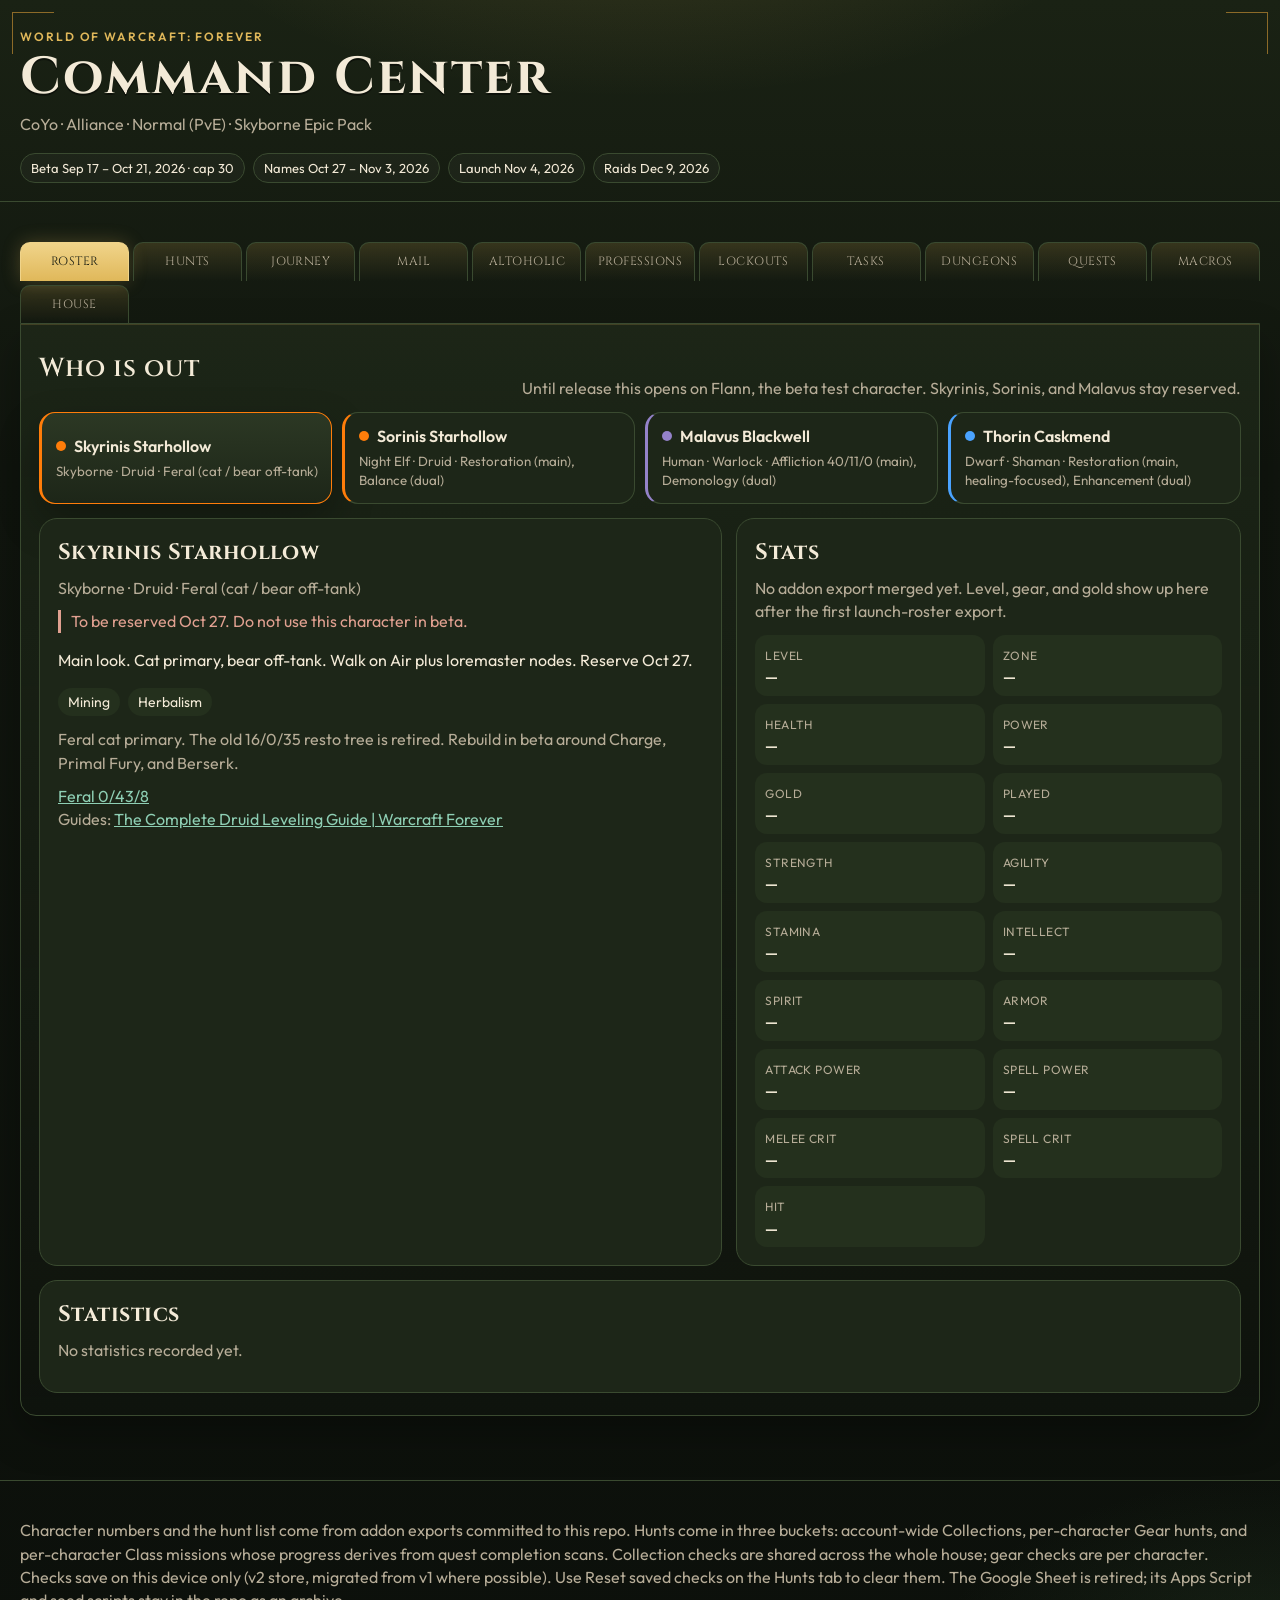
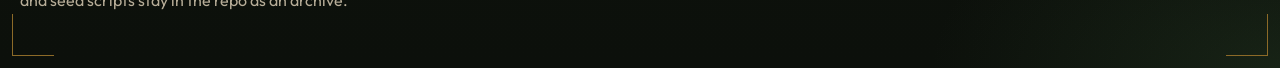
==== index.html @ 0e4d3e99 "Journey J1 area: Journey tab with route rendering, auto/manual checks, localStorage (#51)" ====
<!DOCTYPE html>
<html lang="en">
<head>
  <meta charset="utf-8">
  <meta name="viewport" content="width=device-width, initial-scale=1">
  <title>Forever Command Center</title>
  <link rel="icon" href="favicon.svg" type="image/svg+xml">
  <meta name="theme-color" content="#141910">
  <link rel="preconnect" href="https://fonts.googleapis.com">
  <link rel="preconnect" href="https://fonts.gstatic.com" crossorigin>
  <link href="https://fonts.googleapis.com/css2?family=Cinzel:wght@600;700&family=Outfit:wght@400;500;600&display=swap" rel="stylesheet">
  <link rel="stylesheet" href="assets/site.css?v=24">
</head>
<body>
  <div class="frame">
  <header class="site">
    <div class="wrap">
      <p class="eyebrow">World of Warcraft: Forever</p>
      <h1>Command Center</h1>
      <p class="lede" id="lede">Loading the house…</p>
      <div class="chips" id="chips"></div>
    </div>
  </header>
  <main class="wrap">
    <nav class="tabs" role="tablist" aria-label="Command center">
        <button type="button" class="tab" role="tab" id="tab-roster" data-tab="roster" aria-controls="panel-roster" aria-selected="true">Roster</button>
        <button type="button" class="tab" role="tab" id="tab-hunts" data-tab="hunts" aria-controls="panel-hunts" aria-selected="false" tabindex="-1">Hunts</button>
        <button type="button" class="tab" role="tab" id="tab-journey" data-tab="journey" aria-controls="panel-journey" aria-selected="false" tabindex="-1">Journey</button>
        <button type="button" class="tab" role="tab" id="tab-mail" data-tab="mail" aria-controls="panel-mail" aria-selected="false" tabindex="-1">Mail</button>
        <button type="button" class="tab" role="tab" id="tab-altoholic" data-tab="altoholic" aria-controls="panel-altoholic" aria-selected="false" tabindex="-1">Altoholic</button>
        <button type="button" class="tab" role="tab" id="tab-professions" data-tab="professions" aria-controls="panel-professions" aria-selected="false" tabindex="-1">Professions</button>
        <button type="button" class="tab" role="tab" id="tab-lockouts" data-tab="lockouts" aria-controls="panel-lockouts" aria-selected="false" tabindex="-1">Lockouts</button>
        <button type="button" class="tab" role="tab" id="tab-tasks" data-tab="tasks" aria-controls="panel-tasks" aria-selected="false" tabindex="-1">Tasks</button>
        <button type="button" class="tab" role="tab" id="tab-dungeons" data-tab="dungeons" aria-controls="panel-dungeons" aria-selected="false" tabindex="-1">Dungeons</button>
        <button type="button" class="tab" role="tab" id="tab-quests" data-tab="quests" aria-controls="panel-quests" aria-selected="false" tabindex="-1">Quests</button>
        <button type="button" class="tab" role="tab" id="tab-macros" data-tab="macros" aria-controls="panel-macros" aria-selected="false" tabindex="-1">Macros</button>
        <button type="button" class="tab" role="tab" id="tab-house" data-tab="house" aria-controls="panel-house" aria-selected="false" tabindex="-1">House</button>
      </nav>
    <section class="panel" id="panel-roster" role="tabpanel" aria-labelledby="tab-roster" data-panel="roster">
      <div class="section-head">
        <h2>Who is out</h2>
        <p>Until release this opens on Flann, the beta test character. Skyrinis, Sorinis, and Malavus stay reserved.</p>
      </div>
      <div class="roster" id="roster"></div>
      <div class="sheet" id="sheet"></div>
    </section>

    <section class="panel" id="panel-hunts" role="tabpanel" aria-labelledby="tab-hunts" data-panel="hunts" hidden>
      <div class="section-head">
        <h2>Hunts</h2>
        <p id="check-count"></p>
      </div>
      <div class="progress" aria-hidden="true"><div id="progress-bar"></div></div>
      <div class="toolbar">
        <input id="search" type="search" placeholder="Search hunts, zones, notes">
        <select id="scope" aria-label="Whose list">
          <option value="character">This character</option>
          <option value="house">Collections (whole house)</option>
        </select>
        <button type="button" id="reset-checks" title="Clear checks saved on this device">Reset saved checks</button>
        <select id="place" aria-label="Where the hunt happens">
          <option value="">Anywhere</option>
        </select>
      </div>
      <div id="checklist"></div>
    </section>

    <section class="panel" id="panel-journey" role="tabpanel" aria-labelledby="tab-journey" data-panel="journey" hidden>
      <div class="section-head">
        <h2>Journey</h2>
        <p>Skyrinis's 100% route, zone by zone. Quests, exploration, and collectibles check automatically from scans; rares, BoEs, and profession milestones are manual ticks.</p>
      </div>
      <div id="journey-head"></div>
      <div class="toolbar">
        <button type="button" id="journey-reset" title="Clear checks saved on this device">Reset saved checks</button>
      </div>
      <div id="journey-zones"></div>
      <p class="empty-note">Manual checks save on this device only.</p>
    </section>

    <section class="panel" id="panel-professions" role="tabpanel" aria-labelledby="tab-professions" data-panel="professions" hidden>
      <div class="section-head">
        <h2>Professions</h2>
        <p id="prof-source">Loading the craft list…</p>
      </div>
      <div id="prof-skills"></div>
      <div class="toolbar">
        <select id="prof-character" aria-label="Character"></select>
        <select id="prof-view" aria-label="Which crafts">
          <option value="known">Known crafts</option>
          <option value="make">Can make now</option>
          <option value="learn">Still to learn</option>
          <option value="all">Everything</option>
        </select>
        <input id="prof-search" type="search" placeholder="Search crafts and reagents">
      </div>
      <div id="prof-list"></div>
    </section>

    <section class="panel" id="panel-dungeons" role="tabpanel" aria-labelledby="tab-dungeons" data-panel="dungeons" hidden>
      <div class="section-head">
        <h2>Dungeons</h2>
        <p id="dungeon-source">Loading the dungeon journal…</p>
      </div>
      <div class="toolbar">
        <input id="dungeon-search" type="search" placeholder="Where does it drop? Search items, bosses, quests">
      </div>
      <div id="dungeon-list"></div>
    </section>

    <section class="panel" id="panel-quests" role="tabpanel" aria-labelledby="tab-quests" data-panel="quests" hidden>
      <div class="section-head">
        <h2>Quests</h2>
        <p id="quest-source">Loading finished quests…</p>
      </div>
      <div class="toolbar">
        <select id="quest-character" aria-label="Character"></select>
        <input id="quest-search" type="search" placeholder="Search finished quests and zones">
      </div>
      <div id="quest-list"></div>
    </section>

    <section class="panel" id="panel-macros" role="tabpanel" aria-labelledby="tab-macros" data-panel="macros" hidden>
      <div class="section-head">
        <h2>Macros</h2>
        <p id="macro-source">Loading macros…</p>
      </div>
      <div class="toolbar">
        <select id="macro-character" aria-label="Character"></select>
      </div>
      <div id="macro-list"></div>
    </section>

    <section class="panel" id="panel-altoholic" role="tabpanel" aria-labelledby="tab-altoholic" data-panel="altoholic" hidden>
      <div class="section-head"><h2>Altoholic</h2><p id="alto-note">Loading Altoholic…</p></div>
      <div class="toolbar">
        <select id="alto-character" aria-label="Character"></select>
      </div>
      <div id="alto-sheet"></div>
    </section>
    <section class="panel" id="panel-mail" role="tabpanel" aria-labelledby="tab-mail" data-panel="mail" hidden>
      <div class="section-head"><h2>Mail</h2><p id="mail-note">Loading mail…</p></div>
      <div id="mail-list"></div>
    </section>
    <section class="panel" id="panel-lockouts" role="tabpanel" aria-labelledby="tab-lockouts" data-panel="lockouts" hidden>
      <div class="section-head"><h2>Lockouts</h2><p id="lockouts-note">Loading lockouts…</p></div>
      <div id="lockouts-list"></div>
    </section>
    <section class="panel" id="panel-tasks" role="tabpanel" aria-labelledby="tab-tasks" data-panel="tasks" hidden>
      <div class="section-head"><h2>Tasks</h2><p id="tasks-note">Loading tasks…</p></div>
      <div id="tasks-list"></div>
    </section>

    <section class="panel" id="panel-house" role="tabpanel" aria-labelledby="tab-house" data-panel="house" hidden>
      <div class="section-head">
        <h2>House rules</h2>
        <p>Names, faction, and the beta lock.</p>
      </div>
      <ul class="rules" id="rules"></ul>
    </section>
  </main>
  <footer class="site">
    <div class="wrap">
      <p>Character numbers and the hunt list come from addon exports committed to this repo. Hunts come in three buckets: account-wide Collections, per-character Gear hunts, and per-character Class missions whose progress derives from quest completion scans. Collection checks are shared across the whole house; gear checks are per character. Checks save on this device only (v2 store, migrated from v1 where possible). Use Reset saved checks on the Hunts tab to clear them. The Google Sheet is retired; its Apps Script and seed scripts stay in the repo as an archive.</p>
    </div>
  </footer>
  </div>
  <script>const whTooltips = { colorLinks: false, iconizeLinks: false, renameLinks: true };</script>
  <script src="https://wow.zamimg.com/js/tooltips.js" async></script>
  <script src="assets/app.js?v=22"></script>
</body>
</html>
---- assets/site.css ----
:root {
  --ink: #141910;
  --panel: #1d2618;
  --panel-2: #24301d;
  --line: #3a4a30;
  --cream: #f3ead7;
  --muted: #b7ad98;
  --gold: #e0b85a;
  --gold-2: #8c6a28;
  --teal: #8ecfb4;
  --danger: #e0a090;
  --shadow: 0 18px 40px rgba(0, 0, 0, 0.28);
  --druid: #ff7d0a;
  --hunter: #abd473;
  --mage: #69ccf0;
  --priest: #f4f4f4;
  --warlock: #9482c9;
  --shaman: #4aa3ff;
  color-scheme: dark;
}

* { box-sizing: border-box; }

html, body { margin: 0; padding: 0; }

body {
  min-height: 100vh;
  background:
    radial-gradient(900px 420px at 50% -8%, rgba(224, 184, 90, 0.16), transparent 55%),
    radial-gradient(700px 380px at 100% 100%, rgba(74, 120, 70, 0.18), transparent 50%),
    linear-gradient(180deg, #1a2214 0%, #10150e 28%, #0c100b 100%);
  color: var(--cream);
  font-family: "Outfit", "Segoe UI", sans-serif;
  font-size: 16px;
  line-height: 1.45;
}

.frame {
  min-height: 100vh;
  background:
    linear-gradient(var(--gold-2), var(--gold-2)) left 12px top 12px / 1px 42px no-repeat,
    linear-gradient(var(--gold-2), var(--gold-2)) left 12px top 12px / 42px 1px no-repeat,
    linear-gradient(var(--gold-2), var(--gold-2)) right 12px top 12px / 1px 42px no-repeat,
    linear-gradient(var(--gold-2), var(--gold-2)) right 12px top 12px / 42px 1px no-repeat,
    linear-gradient(var(--gold-2), var(--gold-2)) left 12px bottom 12px / 1px 42px no-repeat,
    linear-gradient(var(--gold-2), var(--gold-2)) left 12px bottom 12px / 42px 1px no-repeat,
    linear-gradient(var(--gold-2), var(--gold-2)) right 12px bottom 12px / 1px 42px no-repeat,
    linear-gradient(var(--gold-2), var(--gold-2)) right 12px bottom 12px / 42px 1px no-repeat;
}

button, input, select { font: inherit; color: inherit; }

a { color: var(--teal); }

.wrap {
  width: min(1240px, calc(100% - 32px));
  margin: 0 auto;
}

header.site {
  padding: 28px 0 18px;
  border-bottom: 1px solid var(--line);
}

.eyebrow {
  margin: 0 0 6px;
  letter-spacing: 0.16em;
  text-transform: uppercase;
  color: var(--gold);
  font-size: 12px;
  font-weight: 600;
}

h1 {
  margin: 0;
  font-family: "Cinzel", Georgia, serif;
  font-size: clamp(32px, 5vw, 52px);
  font-weight: 700;
  letter-spacing: 0.04em;
  line-height: 1;
  text-shadow: 0 2px 0 rgba(0, 0, 0, 0.45);
}

.lede {
  margin: 10px 0 0;
  max-width: 62ch;
  color: var(--muted);
}

.chips { display: flex; flex-wrap: wrap; gap: 8px; margin-top: 16px; }

.chip {
  border: 1px solid var(--line);
  background: rgba(255, 255, 255, 0.03);
  border-radius: 999px;
  padding: 5px 10px;
  color: var(--cream);
  font-size: 13px;
}

main { padding: 22px 0 64px; }

.tabs {
  display: grid;
  grid-template-columns: repeat(11, minmax(0, 1fr));
  gap: 4px;
  margin: 18px 0 0;
  padding: 0;
}

.tab {
  appearance: none;
  min-width: 0;
  background:
    linear-gradient(180deg, rgba(224, 184, 90, 0.16), rgba(20, 25, 16, 0.2));
  border: 1px solid var(--line);
  border-bottom: 0;
  border-radius: 10px 10px 0 0;
  padding: 10px 6px;
  cursor: pointer;
  color: var(--muted);
  font-family: "Cinzel", Georgia, serif;
  font-size: 12px;
  letter-spacing: 0.04em;
  text-transform: uppercase;
  text-align: center;
  white-space: nowrap;
}

.tab[aria-selected="true"] {
  color: var(--ink);
  background: linear-gradient(180deg, #f0d48a, var(--gold));
  border-color: #f0d48a;
  box-shadow: 0 0 18px rgba(224, 184, 90, 0.25);
}

.panel {
  background: linear-gradient(180deg, rgba(36, 48, 29, 0.55), rgba(20, 25, 16, 0.2));
  border: 1px solid var(--line);
  border-radius: 0 0 16px 16px;
  padding: 8px 18px 22px;
  box-shadow: inset 0 1px 0 rgba(224, 184, 90, 0.18), var(--shadow);
}

.panel[hidden] { display: none; }

h2 {
  margin: 0 0 12px;
  font-family: "Cinzel", Georgia, serif;
  font-size: 26px;
  font-weight: 600;
  letter-spacing: 0.03em;
}

.section-head {
  display: flex;
  justify-content: space-between;
  gap: 16px;
  align-items: end;
  margin: 18px 0 12px;
}

.section-head p { margin: 0; color: var(--muted); }

.roster {
  display: grid;
  grid-template-columns: repeat(auto-fit, minmax(210px, 1fr));
  gap: 10px;
}

.char {
  text-align: left;
  background: var(--panel);
  border: 1px solid var(--line);
  border-left: 3px solid var(--class, var(--gold));
  border-radius: 16px;
  padding: 12px 12px 12px 14px;
  cursor: pointer;
  box-shadow: none;
}

.char[aria-pressed="true"] {
  border-color: var(--class, var(--gold));
  background: linear-gradient(180deg, #2c3824, var(--panel));
  box-shadow: var(--shadow);
}

.char .who { display: flex; align-items: center; gap: 8px; font-weight: 600; }

.dot {
  width: 10px;
  height: 10px;
  border-radius: 50%;
  background: var(--gold);
  flex: 0 0 auto;
}

.char small { display: block; color: var(--muted); margin-top: 4px; }

.sheet {
  display: grid;
  grid-template-columns: 1.15fr 0.85fr;
  gap: 14px;
  margin-top: 14px;
}

.sheet .lifetime { grid-column: 1 / -1; }

.stat-groups {
  display: grid;
  grid-template-columns: repeat(auto-fit, minmax(240px, 1fr));
  gap: 14px;
}

.stat-groups h4 {
  margin: 0 0 6px;
  font-size: 13px;
  letter-spacing: 0.08em;
  text-transform: uppercase;
  color: var(--gold);
}

.stat-groups dl { margin: 0; }
.stat-groups div { display: flex; justify-content: space-between; gap: 12px; padding: 4px 0; border-bottom: 1px solid var(--line); }
.stat-groups dt { color: var(--muted); }
.stat-groups dd { margin: 0; font-weight: 600; }

.card {
  background: var(--panel);
  border: 1px solid var(--line);
  border-radius: 18px;
  padding: 18px;
}

.card h3 {
  margin: 0 0 8px;
  font-family: "Cinzel", Georgia, serif;
  font-size: 22px;
  letter-spacing: 0.02em;
}

.lock-card h4 {
  margin: 16px 0 8px;
  font-size: 12px;
  letter-spacing: 0.08em;
  text-transform: uppercase;
  color: var(--gold);
}

.lock-row { margin: 0 0 14px; }

.lock-top {
  display: flex;
  justify-content: space-between;
  gap: 12px;
  align-items: baseline;
}

.lock-top strong { color: var(--cream); }

.lock-top span, .lock-run .muted { color: var(--muted); }

.lock-bar {
  height: 6px;
  background: #10150e;
  border-radius: 99px;
  overflow: hidden;
  margin-top: 6px;
}

.lock-bar > div { height: 100%; border-radius: 99px; }

.lock-run {
  display: flex;
  flex-wrap: wrap;
  gap: 6px 14px;
  padding: 8px 0;
  border-bottom: 1px solid var(--line);
}

.lock-run .when { color: var(--gold); }
.lock-run .name { color: var(--teal); font-weight: 600; }

.alto-sheet { display: grid; gap: 16px; }
.alto-meta { margin: 0; color: var(--muted); }
.alto-meta strong { color: var(--cream); font-weight: 600; }
.alto-gear { display: grid; grid-template-columns: repeat(auto-fill, minmax(240px, 1fr)); }
.alto-bag h5 { margin: 8px 0 6px; font-size: 15px; font-weight: 600; color: var(--cream); }
.alto-items { display: flex; flex-wrap: wrap; gap: 6px; margin: 0; padding: 0; list-style: none; }
.alto-items li {
  border: 1px solid var(--line);
  background: rgba(255, 255, 255, 0.03);
  border-radius: 8px;
  padding: 4px 8px;
  font-size: 14px;
}
.alto-stats { display: flex; flex-wrap: wrap; gap: 8px; }
.alto-stats span {
  border: 1px solid var(--line);
  border-radius: 999px;
  padding: 4px 10px;
  font-size: 14px;
}

.task-board { display: grid; gap: 8px; }
.task-row {
  display: flex;
  justify-content: space-between;
  gap: 12px;
  align-items: center;
  padding: 8px 0;
  border-bottom: 1px solid var(--line);
}
.task-row span { color: var(--muted); text-align: right; }
.note-grid { display: grid; grid-template-columns: repeat(2, minmax(0, 1fr)); gap: 10px; align-items: start; }
.note-card {
  border: 1px solid var(--line);
  background: rgba(224, 184, 90, 0.06);
  border-radius: 12px;
  padding: 12px;
}
.note-card strong { display: block; margin-bottom: 6px; color: var(--gold, #e0b85a); }
.note-card p { margin: 0; white-space: pre-wrap; }

.meta { color: var(--muted); margin: 0 0 10px; }

.warn {
  border-left: 3px solid var(--danger);
  padding-left: 10px;
  color: var(--danger);
  margin: 10px 0;
}

.profs, .rules { display: flex; flex-wrap: wrap; gap: 8px; margin: 12px 0; }

.profs span, .rules li {
  background: var(--panel-2);
  border-radius: 999px;
  padding: 4px 10px;
  font-size: 14px;
}

.profs span.extra { background: transparent; border: 1px dashed var(--line); color: var(--muted); }

.recipes { margin: 12px 0; }
.recipes summary { cursor: pointer; color: var(--gold); }
.recipes h4 { margin: 10px 0 2px; font-size: 14px; }
.recipes .meta { margin: 0; overflow-wrap: anywhere; }

.sources { margin: 10px 0 0; font-size: 13px; overflow-wrap: anywhere; }

.kill-log { color: var(--gold); font-size: 13px; margin: 4px 0 0; }

.shots-head { margin: 18px 0 8px; font-size: 14px; color: var(--gold); }

.shots {
  display: grid;
  grid-template-columns: repeat(auto-fit, minmax(220px, 1fr));
  gap: 12px;
}
.shots figure { margin: 0; }
.shots a { display: block; border: 1px solid var(--line); border-radius: 10px; overflow: hidden; }
.shots img { display: block; width: 100%; aspect-ratio: 16 / 9; object-fit: cover; transition: transform 0.2s; }
.shots a:hover img, .shots a:focus-visible img { transform: scale(1.03); }
.shots figcaption { color: var(--muted); font-size: 13px; margin-top: 6px; }

.rules { list-style: none; padding: 0; margin: 8px 0 0; }
.rules li { border-radius: 12px; display: block; margin-top: 8px; }

.stat-grid {
  display: grid;
  grid-template-columns: 1fr 1fr;
  gap: 8px;
}

.stat {
  background: var(--panel-2);
  border-radius: 12px;
  padding: 8px 10px;
}

.stat b { display: block; font-size: 15px; font-weight: 600; }
.stat span { color: var(--muted); font-size: 12px; letter-spacing: 0.04em; text-transform: uppercase; }

.empty-note { color: var(--muted); margin: 0 0 12px; }

.gear { width: 100%; border-collapse: collapse; margin-top: 12px; font-size: 14px; }
.gear th, .gear td { text-align: left; padding: 6px 4px; border-bottom: 1px solid var(--line); }
.gear th { color: var(--muted); font-weight: 500; }

.toolbar {
  display: flex;
  flex-wrap: wrap;
  gap: 8px;
  margin-bottom: 12px;
}

input[type="search"], select {
  background: var(--panel);
  border: 1px solid var(--line);
  border-radius: 12px;
  padding: 10px 12px;
}

input[type="search"] { min-width: min(100%, 260px); flex: 1; }

.progress {
  height: 8px;
  background: #10150e;
  border-radius: 99px;
  overflow: hidden;
  margin: 8px 0 14px;
}

.progress > div {
  height: 100%;
  background: linear-gradient(90deg, var(--gold-2), var(--gold));
  width: 0;
}

.hunt-group { margin: 22px 0 8px; }

.group-label {
  display: flex;
  justify-content: space-between;
  align-items: baseline;
  margin: 0 0 8px;
  color: var(--gold);
  font-size: 13px;
  letter-spacing: 0.14em;
  text-transform: uppercase;
}

.group-label em {
  font-style: normal;
  letter-spacing: 0;
  text-transform: none;
  color: var(--muted);
  font-size: 13px;
}

.hunt {
  border: 1px solid var(--line);
  border-left: 3px solid var(--gold);
  border-radius: 14px;
  margin-bottom: 8px;
  background: #182014;
  overflow: hidden;
}

.hunt.group-mounts { border-left-color: #d7a15a; }
.hunt.group-pets { border-left-color: var(--teal); }
.hunt.group-toys { border-left-color: #c98ad4; }
.hunt.group-recipes { border-left-color: #8fbf73; }
.hunt.group-discoveries { border-left-color: #7eb6e0; }
.hunt.group-keepsakes { border-left-color: #e7d7a1; }
.hunt.group-milestones { border-left-color: #d0d0c8; }
.hunt.group-collections { border-left-color: var(--teal); }
.hunt.group-gear { border-left-color: #d7a15a; }
.hunt.group-missions { border-left-color: #7eb6e0; }
.hunt.group-other { border-left-color: #d0d0c8; }
.hunt.done { opacity: 0.7; }
.hunt.parked { border-style: dashed; border-left-style: solid; }
.hunt.open { background: #202a1a; box-shadow: var(--shadow); }

.hunt-row {
  display: grid;
  grid-template-columns: auto 1fr auto;
  gap: 12px;
  align-items: center;
  padding: 10px 12px;
}

.hunt-row input { width: 18px; height: 18px; accent-color: var(--gold); }

.hunt-open {
  display: block;
  width: 100%;
  text-align: left;
  background: transparent;
  border: 0;
  padding: 2px 0;
  cursor: pointer;
}

.hunt-open strong { display: block; font-weight: 600; }
.hunt-open .sub { display: block; color: var(--muted); font-size: 14px; margin-top: 2px; }
.hunt.open .hunt-open strong { color: var(--gold); }

.hunt-detail {
  padding: 0 14px 14px 44px;
}

.hunt-notes { margin: 0 0 12px; max-width: 70ch; }

.facts {
  display: grid;
  grid-template-columns: repeat(4, minmax(0, 1fr));
  gap: 8px;
  margin-bottom: 12px;
}

.fact {
  background: var(--panel-2);
  border-radius: 12px;
  padding: 8px 10px;
}

.fact span {
  display: block;
  color: var(--muted);
  font-size: 11px;
  letter-spacing: 0.06em;
  text-transform: uppercase;
}

.fact b { font-weight: 560; font-size: 14px; }

.tries {
  display: flex;
  align-items: center;
  gap: 8px;
}

.tries > span {
  color: var(--muted);
  letter-spacing: 0.08em;
  text-transform: uppercase;
  font-size: 12px;
  margin-right: 4px;
}

.tries button, .try-count {
  background: var(--ink);
  border: 1px solid var(--line);
  border-radius: 10px;
  min-width: 36px;
  height: 36px;
  cursor: pointer;
}

.try-count {
  width: 72px;
  text-align: center;
  cursor: text;
}

.tries button:hover { border-color: var(--gold); }

.piece-rule { margin: 0 0 10px; color: var(--gold); }

.part {
  display: grid;
  grid-template-columns: auto 1fr auto;
  gap: 12px;
  align-items: start;
  padding: 10px 0;
  border-top: 1px solid var(--line);
}

.part.done { opacity: 0.72; }

.book-credit { margin: 0 0 10px; font-size: 14px; }
.book-region { margin-bottom: 8px; }
.book-list { margin-bottom: 14px; }
.book {
  display: grid;
  grid-template-columns: auto 1fr;
  gap: 12px;
  align-items: start;
  padding: 10px 0;
  border-top: 1px solid var(--line);
}
.book:first-child { border-top: 0; }
.book > input { width: 18px; height: 18px; margin-top: 3px; accent-color: var(--gold); }
.book.done .book-copy > :not(.book-map) { opacity: 0.6; }
.book.moved strong { color: var(--muted); }
.book-copy strong { display: block; }
.book-copy p { margin: 4px 0 0; font-size: 14px; }
.book-copy .meta { margin: 2px 0 0; font-size: 13px; }
.book-map-toggle {
  margin-top: 8px;
  background: transparent;
  border: 1px solid var(--line);
  border-radius: 999px;
  color: var(--teal);
  font: inherit;
  font-size: 13px;
  padding: 4px 12px;
  cursor: pointer;
}
.book-map-toggle:hover { border-color: var(--teal); }
.book-map {
  position: relative;
  margin: 10px 0 0;
  max-width: 768px;
  aspect-ratio: 2004 / 1336;
  border: 1px solid var(--line);
  border-radius: 10px;
  overflow: hidden;
  background: #10160d;
}
.book-map img { display: block; width: 100%; height: 100%; object-fit: cover; }
.book-pin {
  position: absolute;
  width: 14px;
  height: 14px;
  transform: translate(-50%, -50%);
  border-radius: 50%;
  background: var(--gold);
  border: 2px solid #1a1206;
  box-shadow: 0 0 0 3px rgba(224, 184, 90, 0.35);
}
.book-pin span {
  position: absolute;
  left: 16px;
  top: 50%;
  transform: translateY(-50%);
  white-space: nowrap;
  background: rgba(10, 14, 8, 0.85);
  color: var(--cream);
  border: 1px solid var(--gold-2);
  border-radius: 6px;
  font-size: 12px;
  padding: 2px 6px;
}
.book-pin.flip span { left: auto; right: 16px; }
.part-copy p { margin: 4px 0 0; color: var(--muted); }
.hunt-row input:disabled { cursor: not-allowed; opacity: 0.45; }

.badge {
  font-size: 12px;
  letter-spacing: 0.04em;
  text-transform: uppercase;
  color: var(--ink);
  background: var(--gold);
  border-radius: 999px;
  padding: 4px 8px;
  white-space: nowrap;
}

.badge.medium { background: var(--teal); }
.badge.low { background: #d7d0c2; }
.badge.parked { background: transparent; color: var(--muted); border: 1px solid var(--line); }


.journey-zone {
  border: 1px solid var(--line);
  border-left: 3px solid var(--teal);
  border-radius: 14px;
  margin-bottom: 12px;
  background: #182014;
  overflow: hidden;
  padding: 12px;
}

.journey-zone.done { border-left-color: var(--gold); }

.journey-zone-head {
  display: flex;
  justify-content: space-between;
  align-items: center;
  gap: 8px;
  flex-wrap: wrap;
}

.journey-zone-sub { color: var(--muted); margin: 4px 0 0; }

.journey-section { margin-top: 12px; }

.journey-row .sub {
  color: var(--muted);
  font-size: 13px;
  text-align: right;
}

.journey-row.done .journey-name { color: var(--muted); text-decoration: line-through; }

.journey-priority { margin: 8px 0 12px 20px; }

.journey-priority-head {
  color: var(--gold);
  font-size: 13px;
  letter-spacing: 0.14em;
  text-transform: uppercase;
  margin: 12px 0 0;
}

.journey-guide { margin: 4px 0; }

.actions { display: flex; flex-wrap: wrap; gap: 8px; }

.actions button, .file-btn {
  background: transparent;
  border: 1px solid var(--line);
  border-radius: 999px;
  padding: 8px 12px;
  cursor: pointer;
}

.addon-grid {
  display: grid;
  grid-template-columns: repeat(auto-fit, minmax(min(100%, 300px), 1fr));
  gap: 10px;
}

.addon-card { min-width: 0; overflow: hidden; }

.addon-card h3 {
  margin: 0;
  flex: 1 1 12rem;
  min-width: 0;
  font-size: 18px;
  line-height: 1.25;
}

.addon-card .who {
  display: flex;
  flex-wrap: wrap;
  justify-content: space-between;
  gap: 8px;
  align-items: center;
}

.addon-card .badge { flex: 0 1 auto; max-width: 100%; white-space: normal; text-align: center; }

.addon-card .meta,
.addon-card p { overflow-wrap: anywhere; }

.addon-card ul {
  margin: 8px 0 0;
  padding-left: 18px;
  color: var(--muted);
}

.saves { margin-top: 10px; }
.saves summary { cursor: pointer; color: var(--muted); font-size: 13px; }
.saves p { margin: 8px 0 0; font-size: 13px; }

.actions button:hover, .char:hover { border-color: var(--gold); }

.sheet-settings { margin-top: 12px; max-width: 36rem; }
.sheet-settings summary { cursor: pointer; }
.sheet-settings label { display: flex; flex-direction: column; gap: 4px; margin: 8px 0; }
.sheet-settings input, .sheet-settings button {
  background: transparent;
  border: 1px solid var(--line);
  border-radius: 8px;
  color: inherit;
  padding: 8px 10px;
}
.sheet-settings button { cursor: pointer; align-self: start; }
#sheet-status { color: var(--gold); }

.file-btn input { display: none; }

.dungeon { margin-bottom: 10px; padding: 0; overflow: hidden; }
.dungeon > summary {
  cursor: pointer;
  list-style: none;
  padding: 14px 18px;
  display: flex;
  flex-wrap: wrap;
  align-items: baseline;
  gap: 4px 14px;
}
.dungeon > summary::-webkit-details-marker { display: none; }
.dungeon > summary::before { content: "▸"; color: var(--gold); }
.dungeon[open] > summary::before { content: "▾"; }
.dungeon > summary h3 { margin: 0; font-size: 20px; }
.dungeon > summary .meta { margin: 0; font-size: 14px; }
.dungeon[open] > summary { border-bottom: 1px solid var(--line); background: var(--panel-2); }
.dungeon > :not(summary) { margin-left: 18px; margin-right: 18px; }
.dungeon > :last-child { margin-bottom: 18px; }
.dungeon .group-label { margin-top: 16px; }
.dungeon-blurb { margin-top: 12px; color: var(--muted); max-width: 70ch; }

.boss-grid, .quest-list {
  display: grid;
  grid-template-columns: repeat(auto-fit, minmax(min(100%, 260px), 1fr));
  gap: 10px;
}

.boss, .quest {
  background: #182014;
  border: 1px solid var(--line);
  border-radius: 12px;
  padding: 10px 12px;
  min-width: 0;
}
.boss h4 { margin: 0; font-size: 16px; color: var(--cream); }
.boss > small, .quest > small { display: block; color: var(--muted); font-size: 13px; }
.quest strong { display: block; }
.quest p { margin: 6px 0 0; font-size: 14px; }
.quest .meta { margin: 4px 0 0; font-size: 13px; }
.reward-label { color: var(--gold); font-size: 12px; letter-spacing: 0.08em; text-transform: uppercase; }

.loot { list-style: none; margin: 8px 0 0; padding: 0; }
.loot li {
  display: flex;
  flex-wrap: wrap;
  align-items: center;
  gap: 2px 8px;
  padding: 4px 0;
  border-top: 1px solid rgba(58, 74, 48, 0.6);
}
.loot li input {
  width: 16px;
  height: 16px;
  accent-color: var(--gold);
  flex: none;
}
.loot li input:disabled { cursor: not-allowed; opacity: 0.45; }
.loot li:first-child { border-top: 0; }
.loot small { flex-basis: 100%; color: var(--muted); font-size: 12px; }
.loot li.owned small { color: var(--teal); }
.loot .badge { font-size: 10px; padding: 2px 6px; }

.item { font-weight: 600; }
.q-poor { color: #9d9d9d; }
.q-common { color: #f3f3f3; }
.q-uncommon { color: #1eff00; }
.q-rare { color: #3d9bff; }
.q-epic { color: #b86bff; }
.q-legendary { color: #ff8000; }

.drop-note { color: var(--teal); }

.profession, .quest-zone { margin-bottom: 12px; }
.profession > .who, .quest-zone > .who { display: flex; flex-wrap: wrap; align-items: baseline; gap: 4px 14px; margin-bottom: 10px; }
.profession > .who h3, .quest-zone > .who h3 { margin: 0; }
.profession > .who .meta, .quest-zone > .who .meta { margin: 0; }

.craft-list {
  display: grid;
  grid-template-columns: repeat(auto-fill, minmax(min(100%, 280px), 1fr));
  gap: 8px;
}

.craft {
  background: #182014;
  border: 1px solid var(--line);
  border-radius: 12px;
  padding: 10px 12px;
  min-width: 0;
}
.craft.known { border-color: #4b5f3d; }
.craft-head { display: flex; flex-wrap: wrap; align-items: center; gap: 4px 8px; }
.craft-head small { color: var(--danger); font-size: 12px; }
.craft-head .badge { font-size: 10px; padding: 2px 6px; margin-left: auto; }

.macro-list {
  display: grid;
  grid-template-columns: repeat(auto-fill, minmax(min(100%, 280px), 1fr));
  gap: 8px;
  margin-bottom: 18px;
}

.macro {
  background: #182014;
  border: 1px solid var(--line);
  border-radius: 12px;
  padding: 10px 12px;
  min-width: 0;
}
.macro-head { display: flex; align-items: center; gap: 10px; }
.macro-head strong { font-size: 16px; }
.macro-head .badge { font-size: 10px; padding: 2px 6px; }
.macro-icon { width: 40px; height: 40px; border: 1px solid var(--gold-2); border-radius: 6px; flex: 0 0 auto; }
.macro-copy {
  margin-left: auto;
  background: transparent;
  border: 1px solid var(--line);
  border-radius: 999px;
  padding: 4px 10px;
  cursor: pointer;
  font-size: 13px;
}
.macro-copy:hover { border-color: var(--gold); }
.macro-body {
  margin: 10px 0 0;
  padding: 8px 10px;
  background: var(--panel-2);
  border-radius: 8px;
  font-size: 14px;
  white-space: pre-wrap;
  overflow-wrap: anywhere;
  user-select: all;
}

.diff { width: 10px; height: 10px; border-radius: 50%; flex: 0 0 auto; background: var(--line); }
.diff-orange { background: #ff8040; }
.diff-yellow { background: #ffff00; }
.diff-green { background: #40bf40; }
.diff-grey { background: #808080; }
.diff-locked { background: transparent; border: 1px solid var(--danger); }

.reagents { list-style: none; margin: 6px 0 0; padding: 0; font-size: 13px; }
.reagents li { padding: 1px 0; }
.reagents li.short { color: var(--muted); }
.reagents li.have { color: var(--cream); }
.reagents small { color: var(--muted); }
.reagents a { color: inherit; text-decoration: underline dotted; }

.learn { margin: 6px 0 0; font-size: 13px; color: var(--muted); overflow-wrap: anywhere; }
.learn a { color: var(--teal); }
.learn .meta { margin: 0; }
.owned-note { color: var(--teal); }

footer.site {
  border-top: 1px solid var(--line);
  padding: 22px 0 40px;
  color: var(--muted);
}

@media (max-width: 860px) {
  .sheet { grid-template-columns: 1fr; }
  .section-head { display: block; }
  .facts { grid-template-columns: 1fr 1fr; }
  .hunt-detail { padding-left: 14px; }
  .hunt-row, .part { grid-template-columns: auto 1fr; }
  .hunt-row .badge, .part .tries { grid-column: 2; justify-self: start; }
  .tabs { grid-template-columns: repeat(auto-fit, minmax(108px, 1fr)); }
  .panel { border-radius: 16px; padding-inline: 12px; }
}

/* Phones (Task #41). Additions only: everything here lives inside
   max-width queries, so desktop (>860px) renders exactly as before. */
@media (max-width: 600px) {
  html, body { overflow-x: hidden; overflow-x: clip; }

  /* Tab bar stays a wrapping grid row so every tab is reachable
     without horizontal scrolling. */
  .tabs { grid-template-columns: repeat(auto-fit, minmax(96px, 1fr)); }
  .tab { font-size: 11px; padding: 12px 4px; min-height: 44px; white-space: normal; }

  /* Roster and hunt cards go single column, full width. */
  .roster { grid-template-columns: 1fr; }

  /* Toolbars wrap; controls reach tap height. */
  .toolbar input, .toolbar select, .toolbar button { min-height: 44px; }
  #reset-checks { min-height: 44px; padding: 10px 14px; }
  .section-head { gap: 8px; }

  /* Touch targets. Checkboxes grow to 28px inside their padded rows;
     buttons, tries steppers and macro controls reach 44px height. */
  .hunt-row input[type="checkbox"], .book > input, .loot li input { width: 28px; height: 28px; flex: none; }
  .tries button { min-width: 44px; height: 44px; }
  .try-count { height: 44px; }
  .macro-copy, .book-map-toggle { min-height: 44px; padding: 10px 14px; font-size: 14px; }

  /* Wide content scrolls inside its own container, never the page. */
  .gear { display: block; max-width: 100%; overflow-x: auto; }
  .group-label { flex-wrap: wrap; row-gap: 4px; }
  .hunt-detail { padding-left: 12px; padding-right: 10px; }
}

@media (max-width: 430px) {
  .panel { padding-inline: 10px; }
  h2 { font-size: 22px; }
  .facts { grid-template-columns: 1fr 1fr; }
  .dungeon > summary { padding: 12px; }
  .dungeon > summary h3 { font-size: 18px; }
  .dungeon > :not(summary) { margin-left: 12px; margin-right: 12px; }
  .macro-icon { width: 36px; height: 36px; }
  .tab { font-size: 10px; }
}
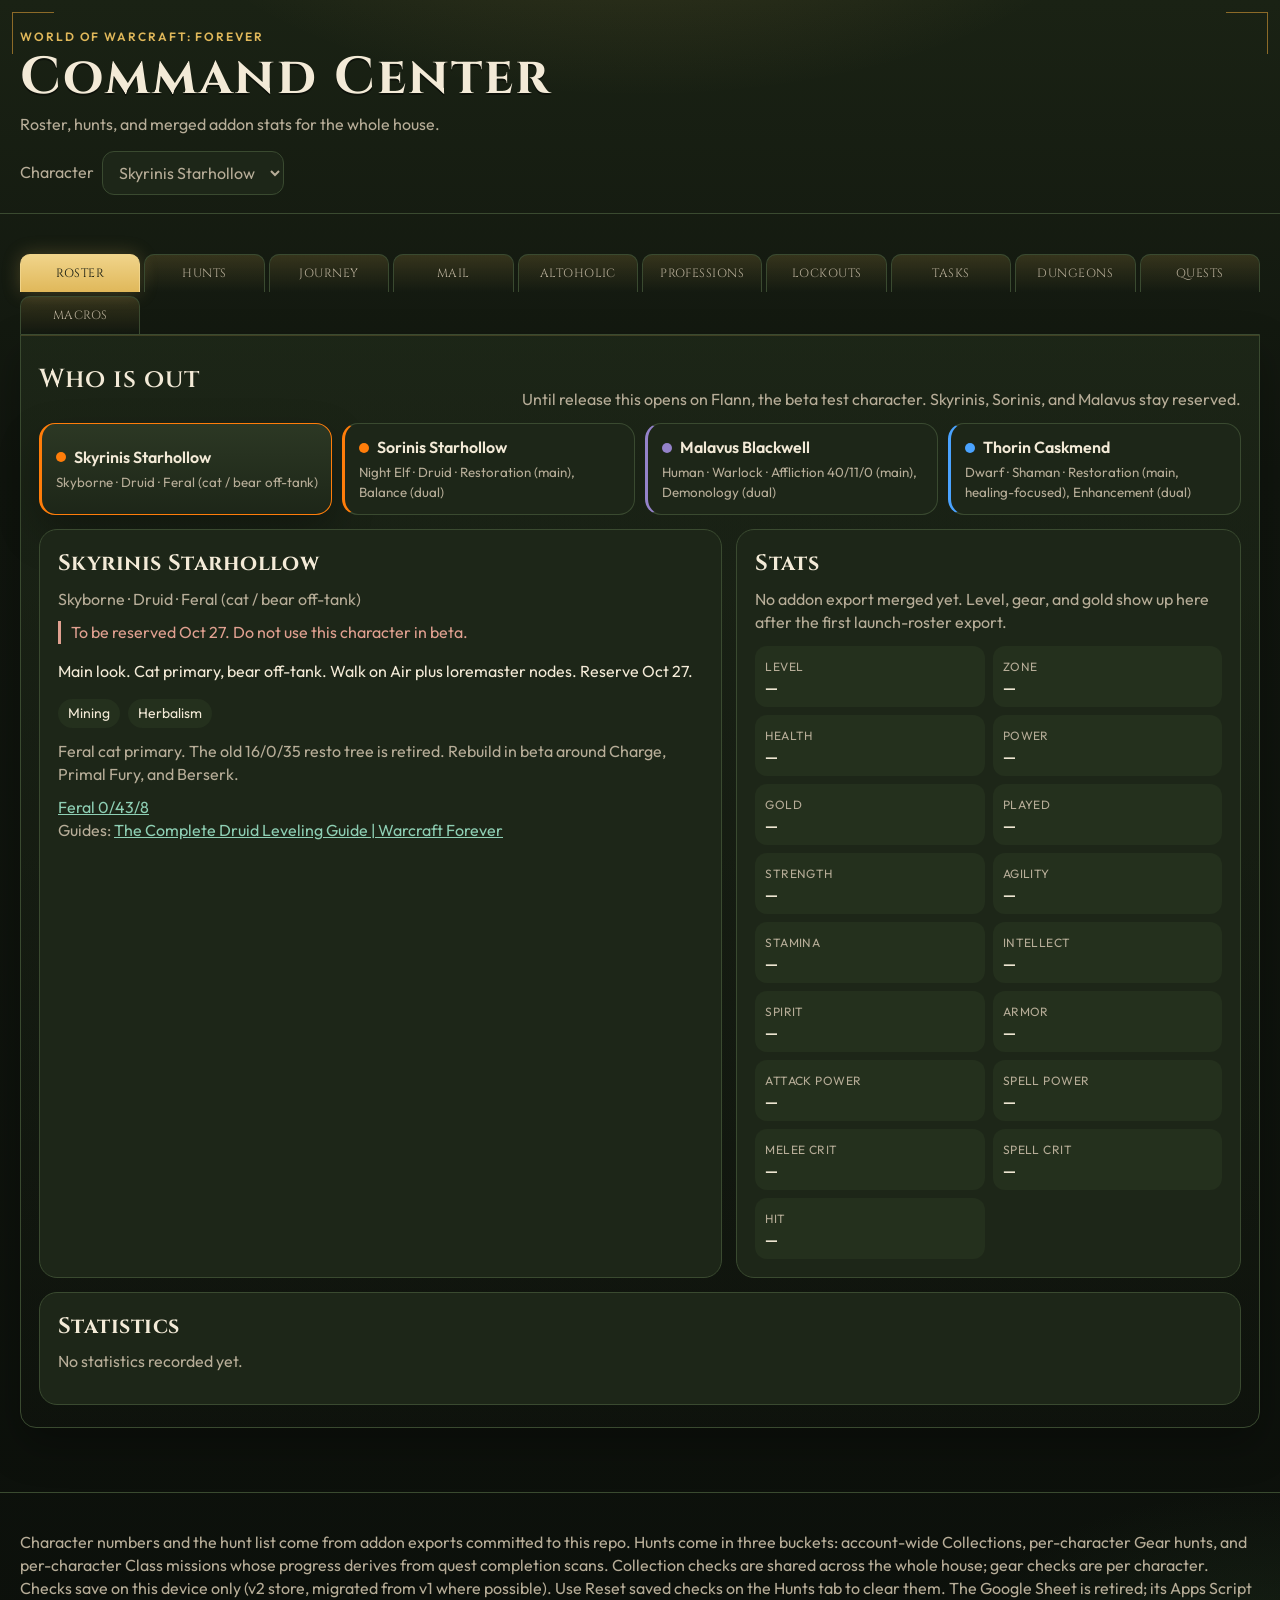
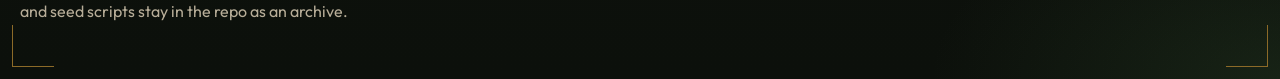
==== commit f48b4665: "Site UX: global header character picker, House tab removed, per-tab selects removed" ====
--- a/index.html
+++ b/index.html
@@ -17,8 +17,8 @@
     <div class="wrap">
       <p class="eyebrow">World of Warcraft: Forever</p>
       <h1>Command Center</h1>
-      <p class="lede" id="lede">Loading the house…</p>
-      <div class="chips" id="chips"></div>
+      <p class="lede" id="lede">Roster, hunts, and merged addon stats for the whole house.</p>
+      <p class="character-pick"><label for="character-picker">Character</label> <select id="character-picker" aria-label="Character"></select></p>
     </div>
   </header>
   <main class="wrap">
@@ -34,7 +34,6 @@
         <button type="button" class="tab" role="tab" id="tab-dungeons" data-tab="dungeons" aria-controls="panel-dungeons" aria-selected="false" tabindex="-1">Dungeons</button>
         <button type="button" class="tab" role="tab" id="tab-quests" data-tab="quests" aria-controls="panel-quests" aria-selected="false" tabindex="-1">Quests</button>
         <button type="button" class="tab" role="tab" id="tab-macros" data-tab="macros" aria-controls="panel-macros" aria-selected="false" tabindex="-1">Macros</button>
-        <button type="button" class="tab" role="tab" id="tab-house" data-tab="house" aria-controls="panel-house" aria-selected="false" tabindex="-1">House</button>
       </nav>
     <section class="panel" id="panel-roster" role="tabpanel" aria-labelledby="tab-roster" data-panel="roster">
       <div class="section-head">
@@ -85,7 +84,6 @@
       </div>
       <div id="prof-skills"></div>
       <div class="toolbar">
-        <select id="prof-character" aria-label="Character"></select>
         <select id="prof-view" aria-label="Which crafts">
           <option value="known">Known crafts</option>
           <option value="make">Can make now</option>
@@ -114,7 +112,6 @@
         <p id="quest-source">Loading finished quests…</p>
       </div>
       <div class="toolbar">
-        <select id="quest-character" aria-label="Character"></select>
         <input id="quest-search" type="search" placeholder="Search finished quests and zones">
       </div>
       <div id="quest-list"></div>
@@ -126,7 +123,6 @@
         <p id="macro-source">Loading macros…</p>
       </div>
       <div class="toolbar">
-        <select id="macro-character" aria-label="Character"></select>
       </div>
       <div id="macro-list"></div>
     </section>
@@ -134,7 +130,6 @@
     <section class="panel" id="panel-altoholic" role="tabpanel" aria-labelledby="tab-altoholic" data-panel="altoholic" hidden>
       <div class="section-head"><h2>Altoholic</h2><p id="alto-note">Loading Altoholic…</p></div>
       <div class="toolbar">
-        <select id="alto-character" aria-label="Character"></select>
       </div>
       <div id="alto-sheet"></div>
     </section>
@@ -151,13 +146,6 @@
       <div id="tasks-list"></div>
     </section>
 
-    <section class="panel" id="panel-house" role="tabpanel" aria-labelledby="tab-house" data-panel="house" hidden>
-      <div class="section-head">
-        <h2>House rules</h2>
-        <p>Names, faction, and the beta lock.</p>
-      </div>
-      <ul class="rules" id="rules"></ul>
-    </section>
   </main>
   <footer class="site">
     <div class="wrap">
@@ -167,6 +155,6 @@
   </div>
   <script>const whTooltips = { colorLinks: false, iconizeLinks: false, renameLinks: true };</script>
   <script src="https://wow.zamimg.com/js/tooltips.js" async></script>
-  <script src="assets/app.js?v=22"></script>
+  <script src="assets/app.js?v=23"></script>
 </body>
 </html>
--- a/assets/site.css
+++ b/assets/site.css
@@ -87,6 +87,17 @@
   color: var(--muted);
 }
 
+.character-pick {
+  display: flex;
+  flex-wrap: wrap;
+  align-items: center;
+  gap: 8px;
+  margin: 14px 0 0;
+  color: var(--muted);
+}
+
+.character-pick select { max-width: 100%; }
+
 .chips { display: flex; flex-wrap: wrap; gap: 8px; margin-top: 16px; }
 
 .chip {
@@ -102,7 +113,7 @@
 
 .tabs {
   display: grid;
-  grid-template-columns: repeat(11, minmax(0, 1fr));
+  grid-template-columns: repeat(10, minmax(0, 1fr));
   gap: 4px;
   margin: 18px 0 0;
   padding: 0;
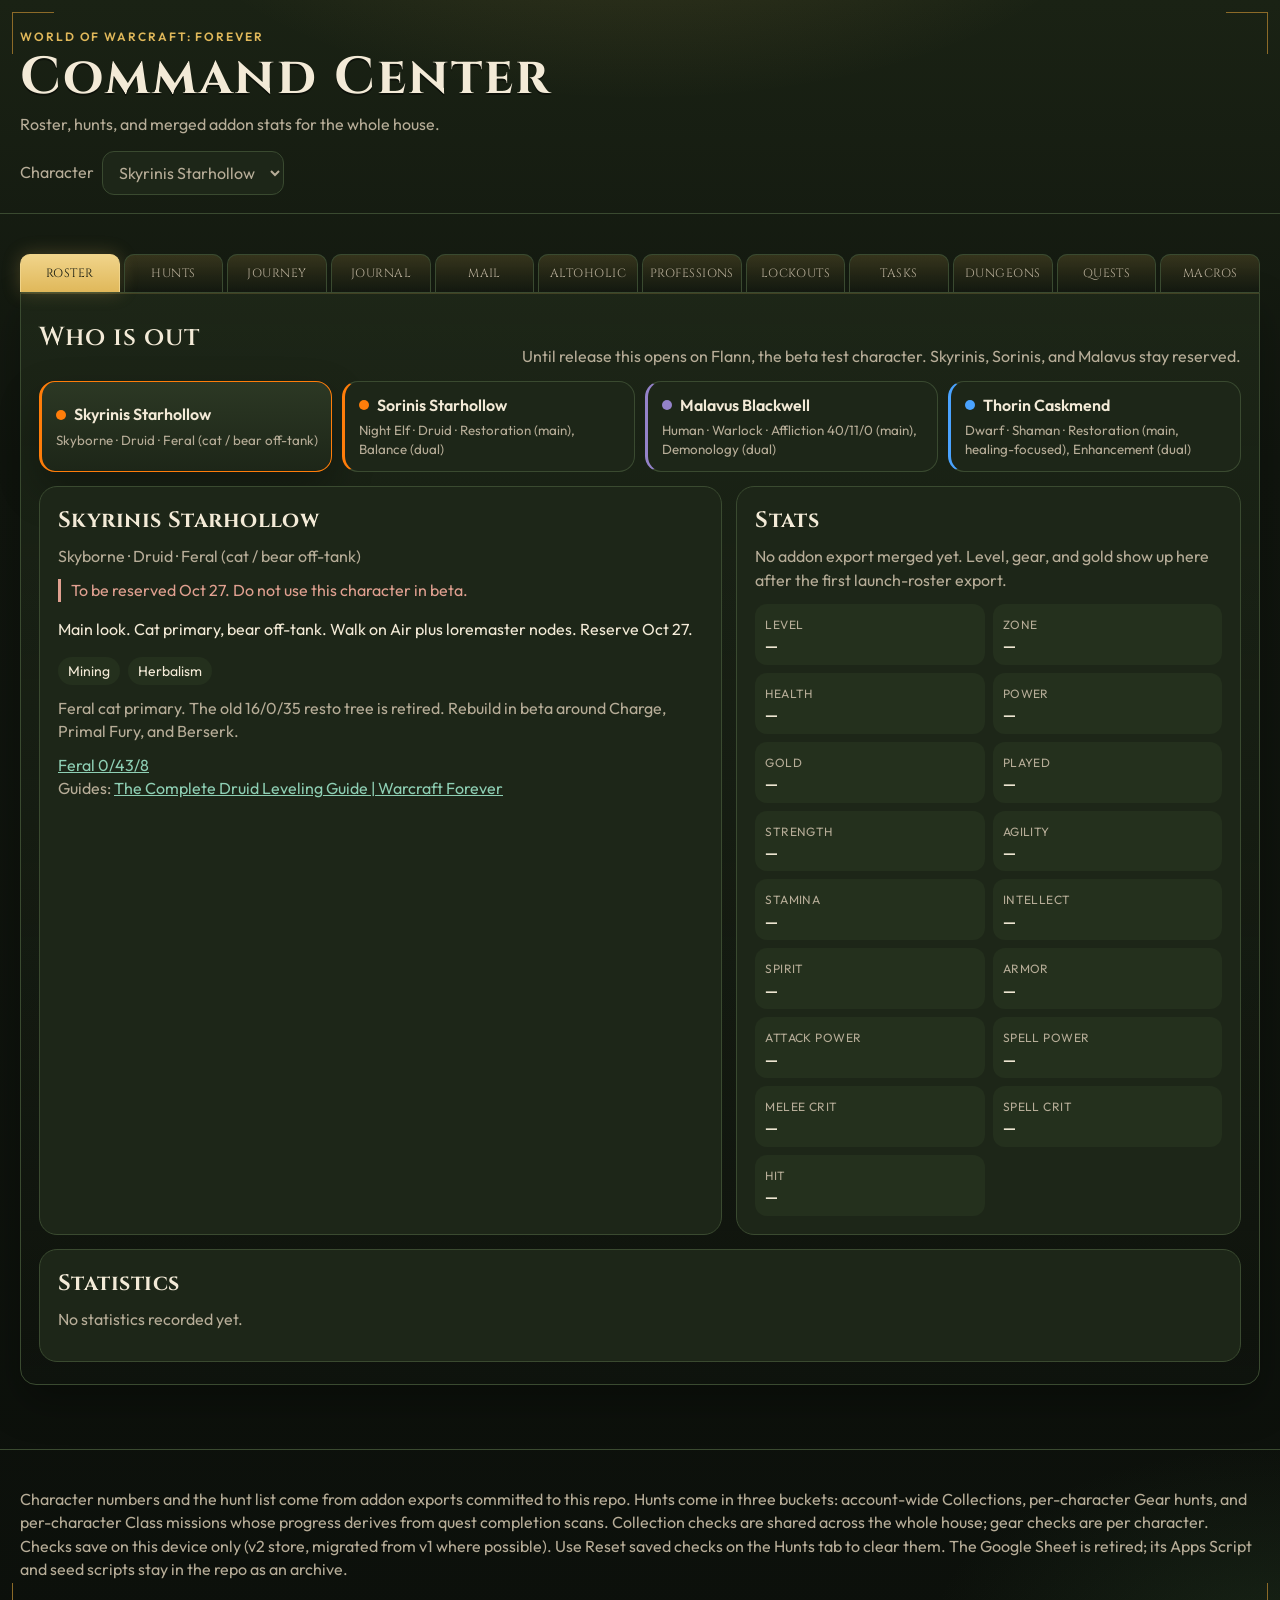
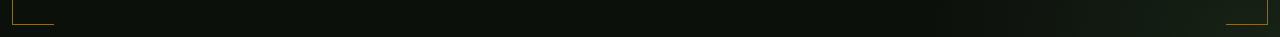
==== commit 710bf658: "Journal tab + roster backstory expander (12 tabs, auto-fit unchanged)" ====
--- a/index.html
+++ b/index.html
@@ -9,7 +9,7 @@
   <link rel="preconnect" href="https://fonts.googleapis.com">
   <link rel="preconnect" href="https://fonts.gstatic.com" crossorigin>
   <link href="https://fonts.googleapis.com/css2?family=Cinzel:wght@600;700&family=Outfit:wght@400;500;600&display=swap" rel="stylesheet">
-  <link rel="stylesheet" href="assets/site.css?v=24">
+  <link rel="stylesheet" href="assets/site.css?v=25">
 </head>
 <body>
   <div class="frame">
@@ -26,6 +26,7 @@
         <button type="button" class="tab" role="tab" id="tab-roster" data-tab="roster" aria-controls="panel-roster" aria-selected="true">Roster</button>
         <button type="button" class="tab" role="tab" id="tab-hunts" data-tab="hunts" aria-controls="panel-hunts" aria-selected="false" tabindex="-1">Hunts</button>
         <button type="button" class="tab" role="tab" id="tab-journey" data-tab="journey" aria-controls="panel-journey" aria-selected="false" tabindex="-1">Journey</button>
+        <button type="button" class="tab" role="tab" id="tab-journal" data-tab="journal" aria-controls="panel-journal" aria-selected="false" tabindex="-1">Journal</button>
         <button type="button" class="tab" role="tab" id="tab-mail" data-tab="mail" aria-controls="panel-mail" aria-selected="false" tabindex="-1">Mail</button>
         <button type="button" class="tab" role="tab" id="tab-altoholic" data-tab="altoholic" aria-controls="panel-altoholic" aria-selected="false" tabindex="-1">Altoholic</button>
         <button type="button" class="tab" role="tab" id="tab-professions" data-tab="professions" aria-controls="panel-professions" aria-selected="false" tabindex="-1">Professions</button>
@@ -75,6 +76,17 @@
       </div>
       <div id="journey-zones"></div>
       <p class="empty-note">Manual checks save on this device only.</p>
+    </section>
+
+    <section class="panel" id="panel-journal" role="tabpanel" aria-labelledby="tab-journal" data-panel="journal" hidden>
+      <div class="section-head">
+        <h2>Journal</h2>
+        <p id="journal-note">Loading journal…</p>
+      </div>
+      <div class="toolbar">
+        <div id="journal-view"></div>
+      </div>
+      <div id="journal-list"></div>
     </section>
 
     <section class="panel" id="panel-professions" role="tabpanel" aria-labelledby="tab-professions" data-panel="professions" hidden>
@@ -155,6 +167,6 @@
   </div>
   <script>const whTooltips = { colorLinks: false, iconizeLinks: false, renameLinks: true };</script>
   <script src="https://wow.zamimg.com/js/tooltips.js" async></script>
-  <script src="assets/app.js?v=23"></script>
+  <script src="assets/app.js?v=24"></script>
 </body>
 </html>
--- a/assets/site.css
+++ b/assets/site.css
@@ -113,7 +113,9 @@
 
 .tabs {
   display: grid;
-  grid-template-columns: repeat(10, minmax(0, 1fr));
+  /* Count-independent single row: auto-fit collapses empty tracks and the
+     0 minimum lets every tab fit, so adding tabs cannot re-wrap the bar. */
+  grid-template-columns: repeat(auto-fit, minmax(0, 1fr));
   gap: 4px;
   margin: 18px 0 0;
   padding: 0;
@@ -207,6 +209,16 @@
 }
 
 .char small { display: block; color: var(--muted); margin-top: 4px; }
+
+.char-card { min-width: 0; }
+.char-card .char { width: 100%; }
+.backstory { margin-top: 8px; }
+.backstory summary { cursor: pointer; color: var(--gold); font-size: 12px; letter-spacing: 0.06em; text-transform: uppercase; }
+.backstory .facts { margin-top: 8px; grid-template-columns: repeat(auto-fit, minmax(140px, 1fr)); }
+#journal-view { display: flex; gap: 8px; flex-wrap: wrap; }
+#journal-view button { min-height: 44px; background: var(--panel); border: 1px solid var(--line); border-radius: 12px; padding: 10px 14px; cursor: pointer; }
+#journal-view button[aria-pressed="true"] { border-color: var(--gold); color: var(--ink); background: linear-gradient(180deg, #f0d48a, var(--gold)); }
+#journal-list .card + .card { margin-top: 12px; }
 
 .sheet {
   display: grid;
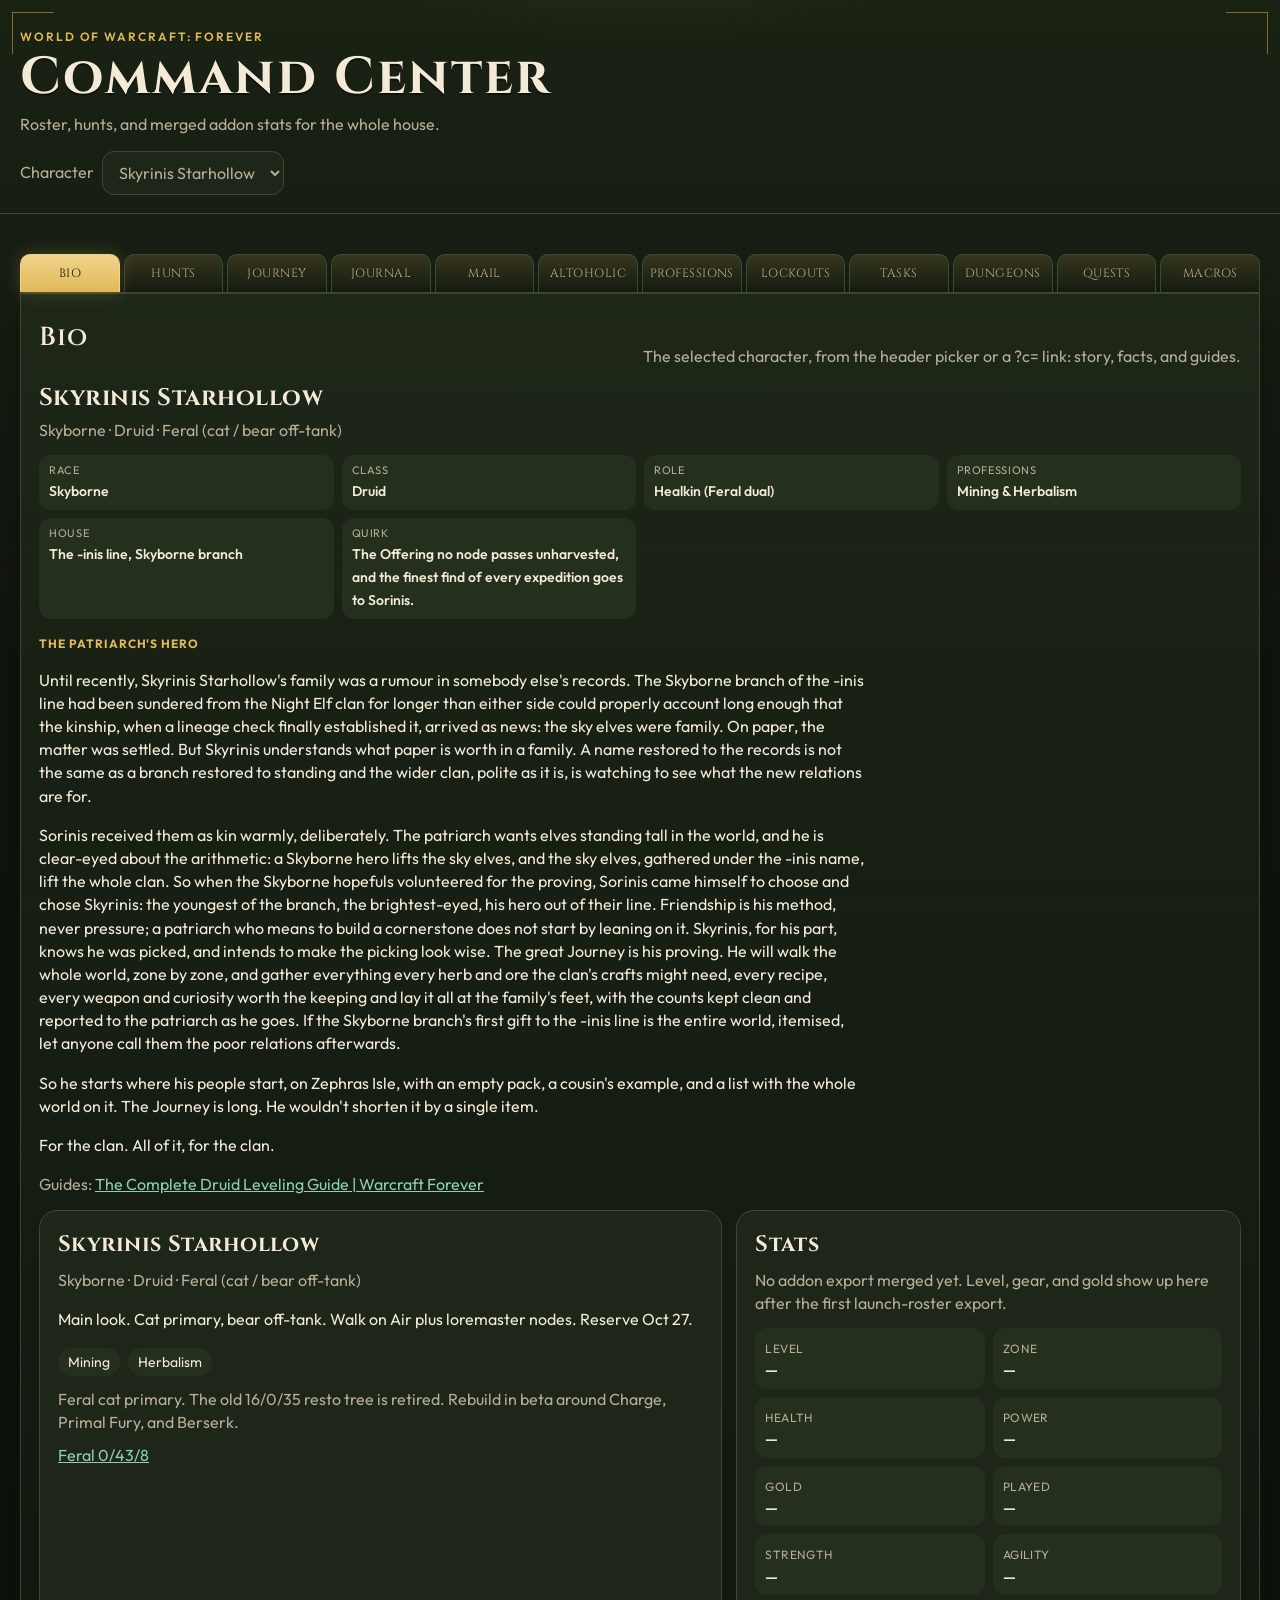
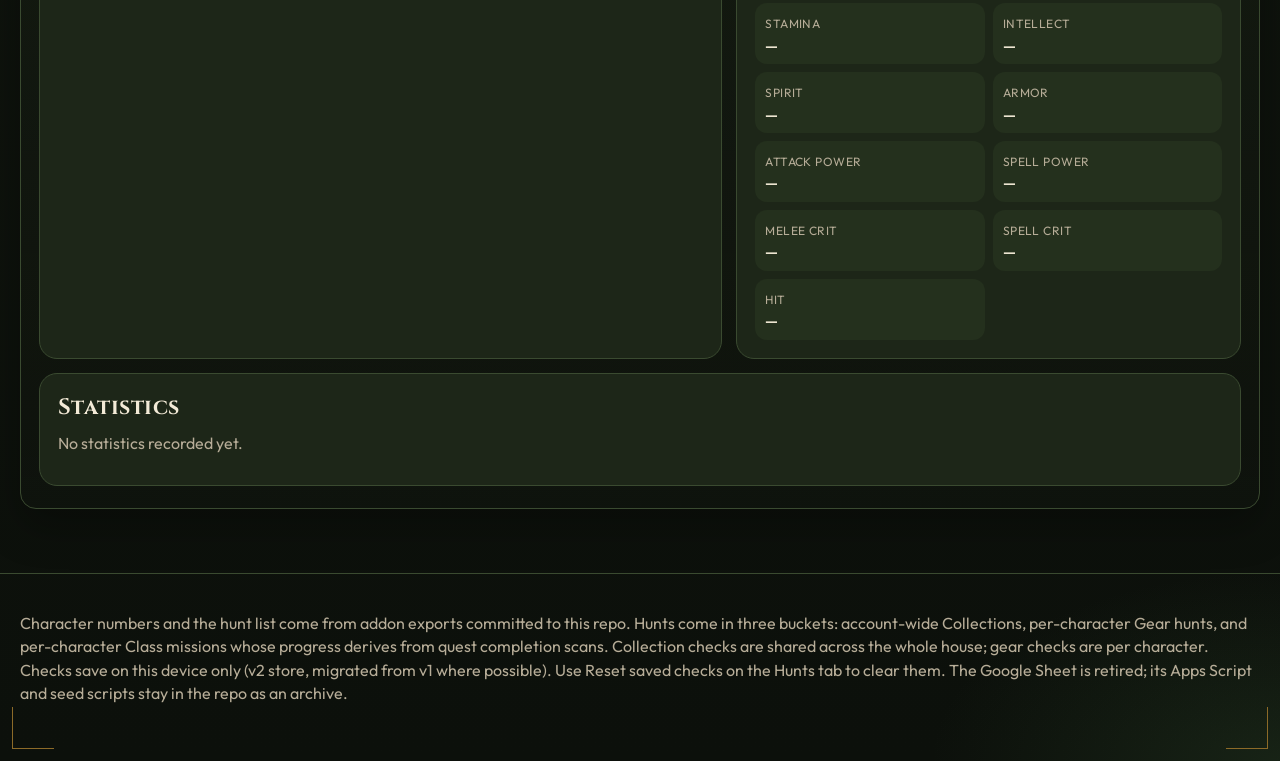
==== commit cdaf9782: "Bio view replaces roster grid; retire Flann beta scaffolding" ====
--- a/index.html
+++ b/index.html
@@ -23,7 +23,7 @@
   </header>
   <main class="wrap">
     <nav class="tabs" role="tablist" aria-label="Command center">
-        <button type="button" class="tab" role="tab" id="tab-roster" data-tab="roster" aria-controls="panel-roster" aria-selected="true">Roster</button>
+        <button type="button" class="tab" role="tab" id="tab-roster" data-tab="roster" aria-controls="panel-roster" aria-selected="true">Bio</button>
         <button type="button" class="tab" role="tab" id="tab-hunts" data-tab="hunts" aria-controls="panel-hunts" aria-selected="false" tabindex="-1">Hunts</button>
         <button type="button" class="tab" role="tab" id="tab-journey" data-tab="journey" aria-controls="panel-journey" aria-selected="false" tabindex="-1">Journey</button>
         <button type="button" class="tab" role="tab" id="tab-journal" data-tab="journal" aria-controls="panel-journal" aria-selected="false" tabindex="-1">Journal</button>
@@ -38,10 +38,10 @@
       </nav>
     <section class="panel" id="panel-roster" role="tabpanel" aria-labelledby="tab-roster" data-panel="roster">
       <div class="section-head">
-        <h2>Who is out</h2>
-        <p>Until release this opens on Flann, the beta test character. Skyrinis, Sorinis, and Malavus stay reserved.</p>
+        <h2>Bio</h2>
+        <p>The selected character, from the header picker or a ?c= link: story, facts, and guides.</p>
       </div>
-      <div class="roster" id="roster"></div>
+      <div class="bio" id="roster"></div>
       <div class="sheet" id="sheet"></div>
     </section>
 
--- a/assets/site.css
+++ b/assets/site.css
@@ -175,46 +175,10 @@
 
 .section-head p { margin: 0; color: var(--muted); }
 
-.roster {
-  display: grid;
-  grid-template-columns: repeat(auto-fit, minmax(210px, 1fr));
-  gap: 10px;
-}
-
-.char {
-  text-align: left;
-  background: var(--panel);
-  border: 1px solid var(--line);
-  border-left: 3px solid var(--class, var(--gold));
-  border-radius: 16px;
-  padding: 12px 12px 12px 14px;
-  cursor: pointer;
-  box-shadow: none;
-}
-
-.char[aria-pressed="true"] {
-  border-color: var(--class, var(--gold));
-  background: linear-gradient(180deg, #2c3824, var(--panel));
-  box-shadow: var(--shadow);
-}
-
-.char .who { display: flex; align-items: center; gap: 8px; font-weight: 600; }
-
-.dot {
-  width: 10px;
-  height: 10px;
-  border-radius: 50%;
-  background: var(--gold);
-  flex: 0 0 auto;
-}
-
-.char small { display: block; color: var(--muted); margin-top: 4px; }
-
-.char-card { min-width: 0; }
-.char-card .char { width: 100%; }
-.backstory { margin-top: 8px; }
-.backstory summary { cursor: pointer; color: var(--gold); font-size: 12px; letter-spacing: 0.06em; text-transform: uppercase; }
-.backstory .facts { margin-top: 8px; grid-template-columns: repeat(auto-fit, minmax(140px, 1fr)); }
+.bio h3 { margin: 0 0 4px; font-family: "Cinzel", Georgia, serif; font-size: 24px; letter-spacing: 0.02em; }
+.bio h4 { margin: 16px 0 8px; font-size: 12px; letter-spacing: 0.08em; text-transform: uppercase; color: var(--gold); }
+.bio > p { max-width: 75ch; }
+.bio .facts { margin: 12px 0; }
 #journal-view { display: flex; gap: 8px; flex-wrap: wrap; }
 #journal-view button { min-height: 44px; background: var(--panel); border: 1px solid var(--line); border-radius: 12px; padding: 10px 14px; cursor: pointer; }
 #journal-view button[aria-pressed="true"] { border-color: var(--gold); color: var(--ink); background: linear-gradient(180deg, #f0d48a, var(--gold)); }
@@ -760,7 +724,7 @@
 .saves summary { cursor: pointer; color: var(--muted); font-size: 13px; }
 .saves p { margin: 8px 0 0; font-size: 13px; }
 
-.actions button:hover, .char:hover { border-color: var(--gold); }
+.actions button:hover { border-color: var(--gold); }
 
 .sheet-settings { margin-top: 12px; max-width: 36rem; }
 .sheet-settings summary { cursor: pointer; }
@@ -958,7 +922,6 @@
   .tab { font-size: 11px; padding: 12px 4px; min-height: 44px; white-space: normal; }
 
   /* Roster and hunt cards go single column, full width. */
-  .roster { grid-template-columns: 1fr; }
 
   /* Toolbars wrap; controls reach tap height. */
   .toolbar input, .toolbar select, .toolbar button { min-height: 44px; }
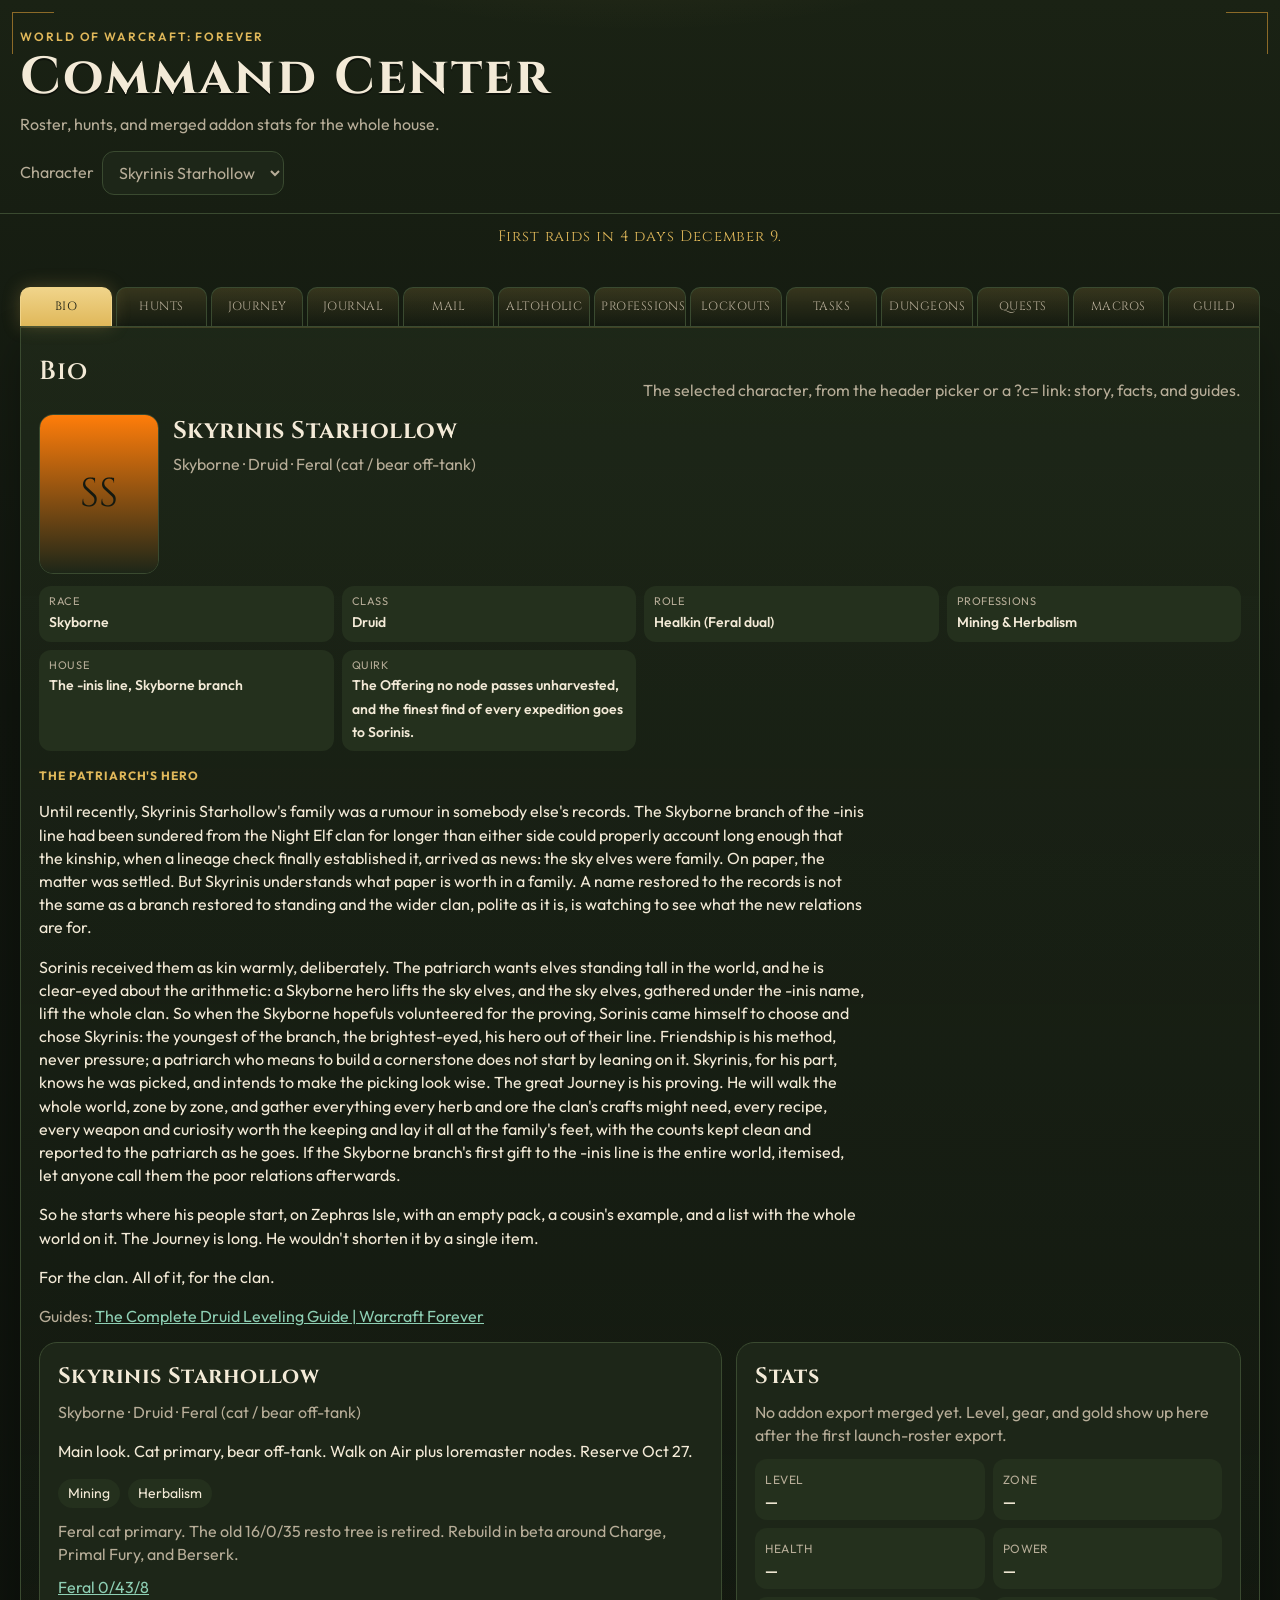
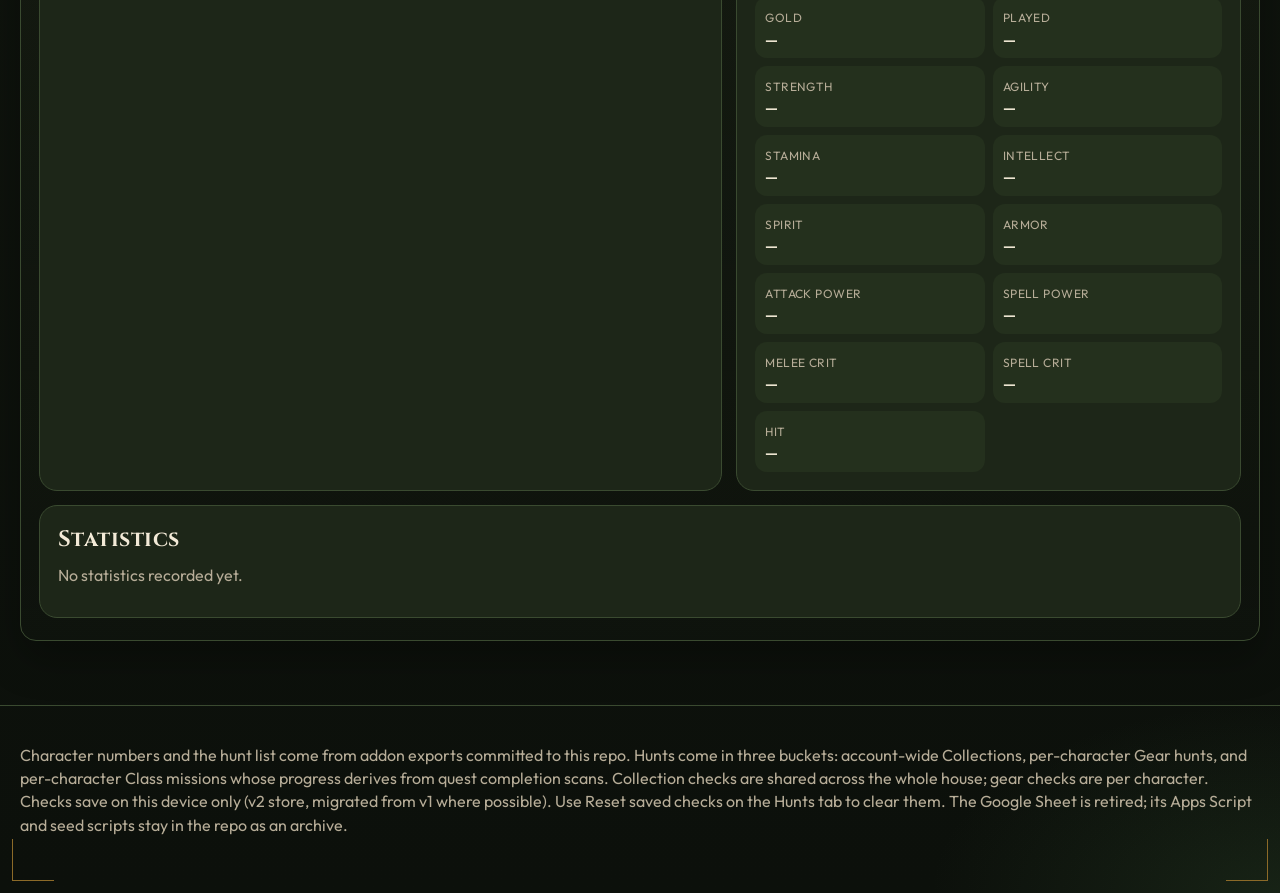
==== commit 4e5324cf: "Pre-launch Phase 2: countdown strip, launch checklist, Guild tab, manifest and icons" ====
--- a/index.html
+++ b/index.html
@@ -6,10 +6,12 @@
   <title>Forever Command Center</title>
   <link rel="icon" href="favicon.svg" type="image/svg+xml">
   <meta name="theme-color" content="#141910">
+  <link rel="manifest" href="manifest.webmanifest">
+  <link rel="apple-touch-icon" href="assets/icons/apple-touch-icon.png">
   <link rel="preconnect" href="https://fonts.googleapis.com">
   <link rel="preconnect" href="https://fonts.gstatic.com" crossorigin>
   <link href="https://fonts.googleapis.com/css2?family=Cinzel:wght@600;700&family=Outfit:wght@400;500;600&display=swap" rel="stylesheet">
-  <link rel="stylesheet" href="assets/site.css?v=25">
+  <link rel="stylesheet" href="assets/site.css?v=26">
 </head>
 <body>
   <div class="frame">
@@ -21,6 +23,14 @@
       <p class="character-pick"><label for="character-picker">Character</label> <select id="character-picker" aria-label="Character"></select></p>
     </div>
   </header>
+  <div class="wrap">
+    <p id="launch-strip" hidden></p>
+  </div>
+  <section id="launch-panel" class="wrap" hidden>
+    <h2>Launch Day</h2>
+    <p id="launch-progress"></p>
+    <div id="launch-list"></div>
+  </section>
   <main class="wrap">
     <nav class="tabs" role="tablist" aria-label="Command center">
         <button type="button" class="tab" role="tab" id="tab-roster" data-tab="roster" aria-controls="panel-roster" aria-selected="true">Bio</button>
@@ -35,6 +45,7 @@
         <button type="button" class="tab" role="tab" id="tab-dungeons" data-tab="dungeons" aria-controls="panel-dungeons" aria-selected="false" tabindex="-1">Dungeons</button>
         <button type="button" class="tab" role="tab" id="tab-quests" data-tab="quests" aria-controls="panel-quests" aria-selected="false" tabindex="-1">Quests</button>
         <button type="button" class="tab" role="tab" id="tab-macros" data-tab="macros" aria-controls="panel-macros" aria-selected="false" tabindex="-1">Macros</button>
+        <button type="button" class="tab" role="tab" id="tab-guild" data-tab="guild" aria-controls="panel-guild" aria-selected="false" tabindex="-1">Guild</button>
       </nav>
     <section class="panel" id="panel-roster" role="tabpanel" aria-labelledby="tab-roster" data-panel="roster">
       <div class="section-head">
@@ -153,6 +164,11 @@
       <div class="section-head"><h2>Lockouts</h2><p id="lockouts-note">Loading lockouts…</p></div>
       <div id="lockouts-list"></div>
     </section>
+    <section class="panel" id="panel-guild" role="tabpanel" aria-labelledby="tab-guild" data-panel="guild" hidden>
+      <div class="section-head"><h2>Guild</h2><p id="guild-note">Loading guild charter…</p></div>
+      <div id="guild-list"></div>
+    </section>
+
     <section class="panel" id="panel-tasks" role="tabpanel" aria-labelledby="tab-tasks" data-panel="tasks" hidden>
       <div class="section-head"><h2>Tasks</h2><p id="tasks-note">Loading tasks…</p></div>
       <div id="tasks-list"></div>
@@ -167,6 +183,6 @@
   </div>
   <script>const whTooltips = { colorLinks: false, iconizeLinks: false, renameLinks: true };</script>
   <script src="https://wow.zamimg.com/js/tooltips.js" async></script>
-  <script src="assets/app.js?v=24"></script>
+  <script src="assets/app.js?v=25"></script>
 </body>
 </html>
--- a/assets/site.css
+++ b/assets/site.css
@@ -178,7 +178,22 @@
 .bio h3 { margin: 0 0 4px; font-family: "Cinzel", Georgia, serif; font-size: 24px; letter-spacing: 0.02em; }
 .bio h4 { margin: 16px 0 8px; font-size: 12px; letter-spacing: 0.08em; text-transform: uppercase; color: var(--gold); }
 .bio > p { max-width: 75ch; }
+.bio-head { display: flex; gap: 14px; align-items: flex-start; margin-bottom: 4px; }
+.bio-titles { min-width: 0; }
+.portrait { width: 120px; aspect-ratio: 3 / 4; flex: 0 0 auto; border: 1px solid var(--line); border-radius: 14px; overflow: hidden; background: var(--panel-2); }
+.portrait-img { width: 100%; height: 100%; object-fit: cover; display: block; }
+.portrait-mono { width: 100%; height: 100%; display: flex; align-items: center; justify-content: center; font-family: "Cinzel", Georgia, serif; font-size: 40px; color: var(--ink); background: linear-gradient(180deg, var(--class, var(--gold)), var(--panel)); }
 .bio .facts { margin: 12px 0; }
+#launch-strip { margin: 12px 0 0; text-align: center; color: var(--gold); font-family: "Cinzel", Georgia, serif; font-size: 15px; letter-spacing: 0.06em; }
+#launch-panel { margin-top: 12px; }
+#launch-progress { color: var(--muted); margin: 0 0 10px; }
+.launch-row { display: flex; gap: 10px; align-items: center; min-height: 44px; padding: 10px 12px; border: 1px solid var(--line); border-radius: 12px; margin-bottom: 8px; cursor: pointer; background: var(--panel); }
+.launch-row input[type="checkbox"] { width: 22px; height: 22px; flex: none; }
+#guild-list h3 { margin: 18px 0 8px; font-family: "Cinzel", Georgia, serif; font-size: 22px; letter-spacing: 0.02em; }
+#guild-list h3:first-child { margin-top: 0; }
+#guild-list h4 { margin: 16px 0 8px; font-size: 12px; letter-spacing: 0.08em; text-transform: uppercase; color: var(--gold); }
+#guild-list > p { max-width: 75ch; }
+#guild-list .facts { margin: 12px 0; }
 #journal-view { display: flex; gap: 8px; flex-wrap: wrap; }
 #journal-view button { min-height: 44px; background: var(--panel); border: 1px solid var(--line); border-radius: 12px; padding: 10px 14px; cursor: pointer; }
 #journal-view button[aria-pressed="true"] { border-color: var(--gold); color: var(--ink); background: linear-gradient(180deg, #f0d48a, var(--gold)); }
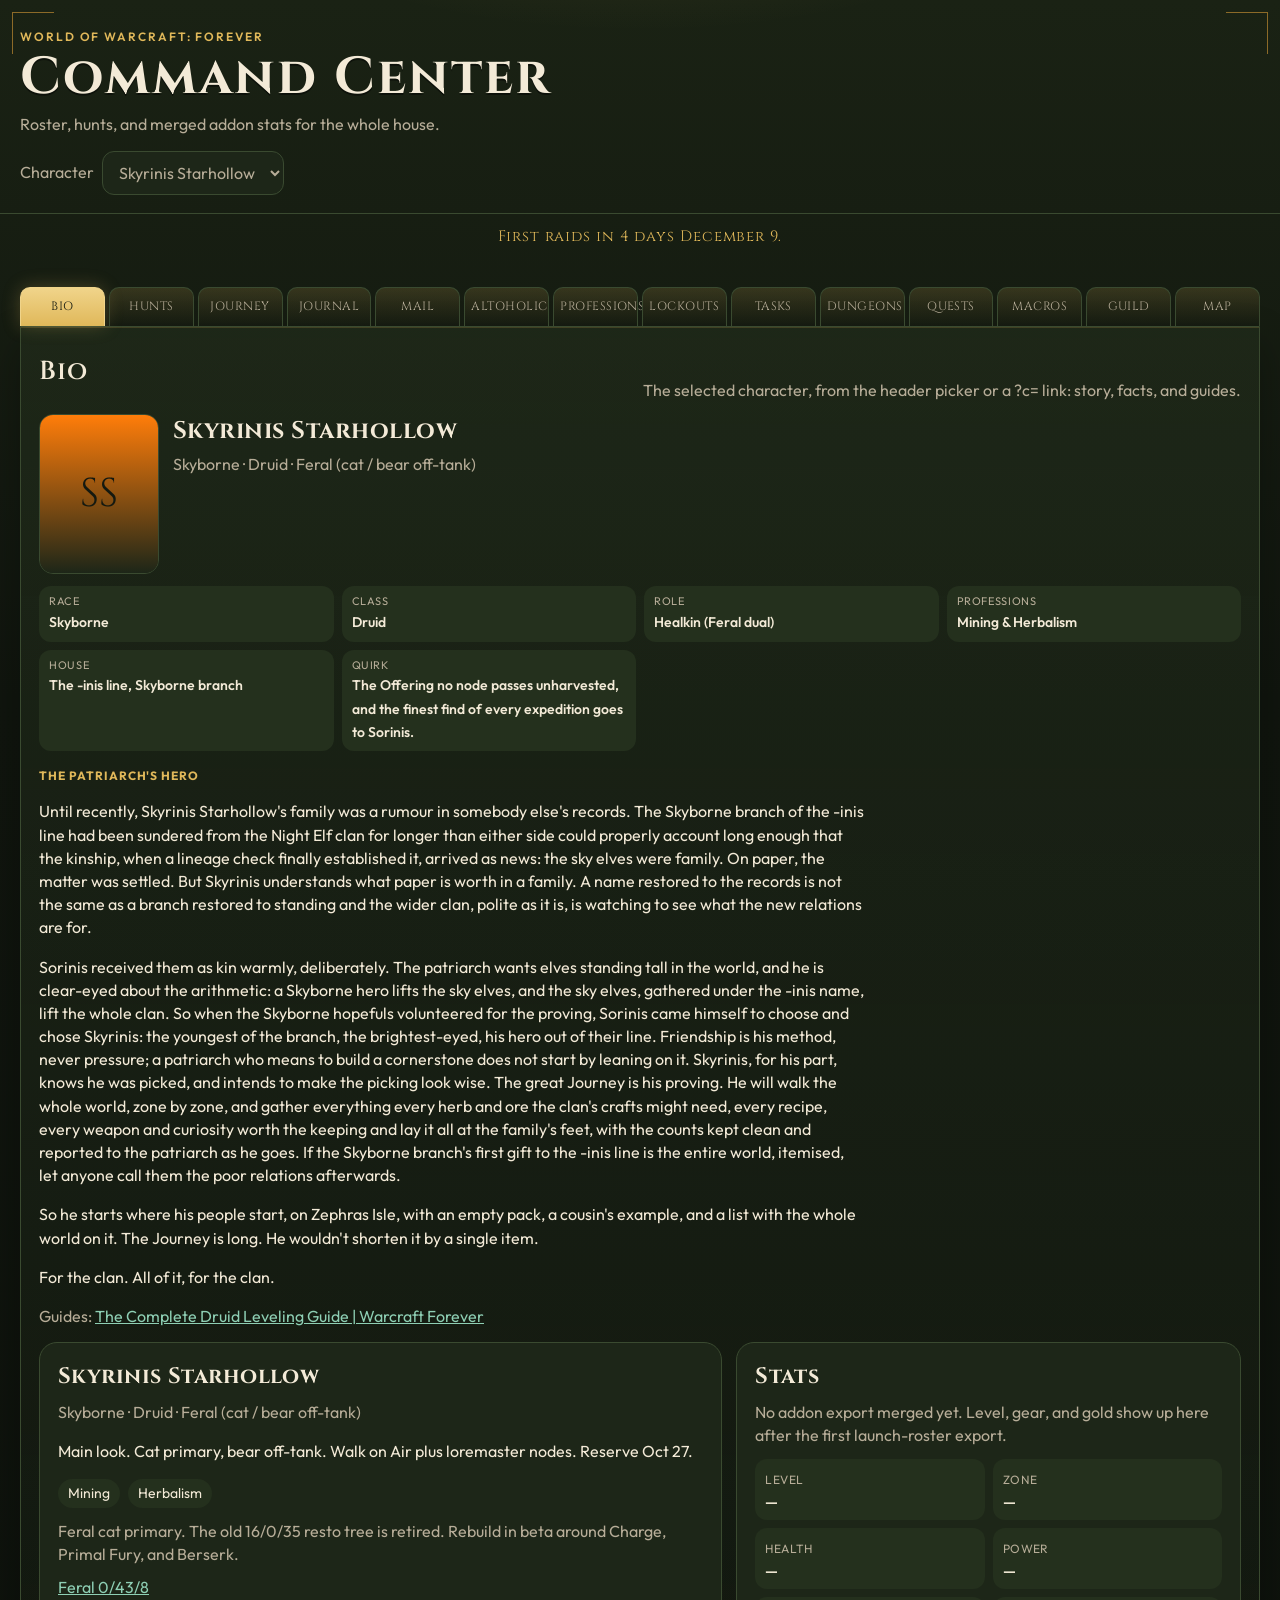
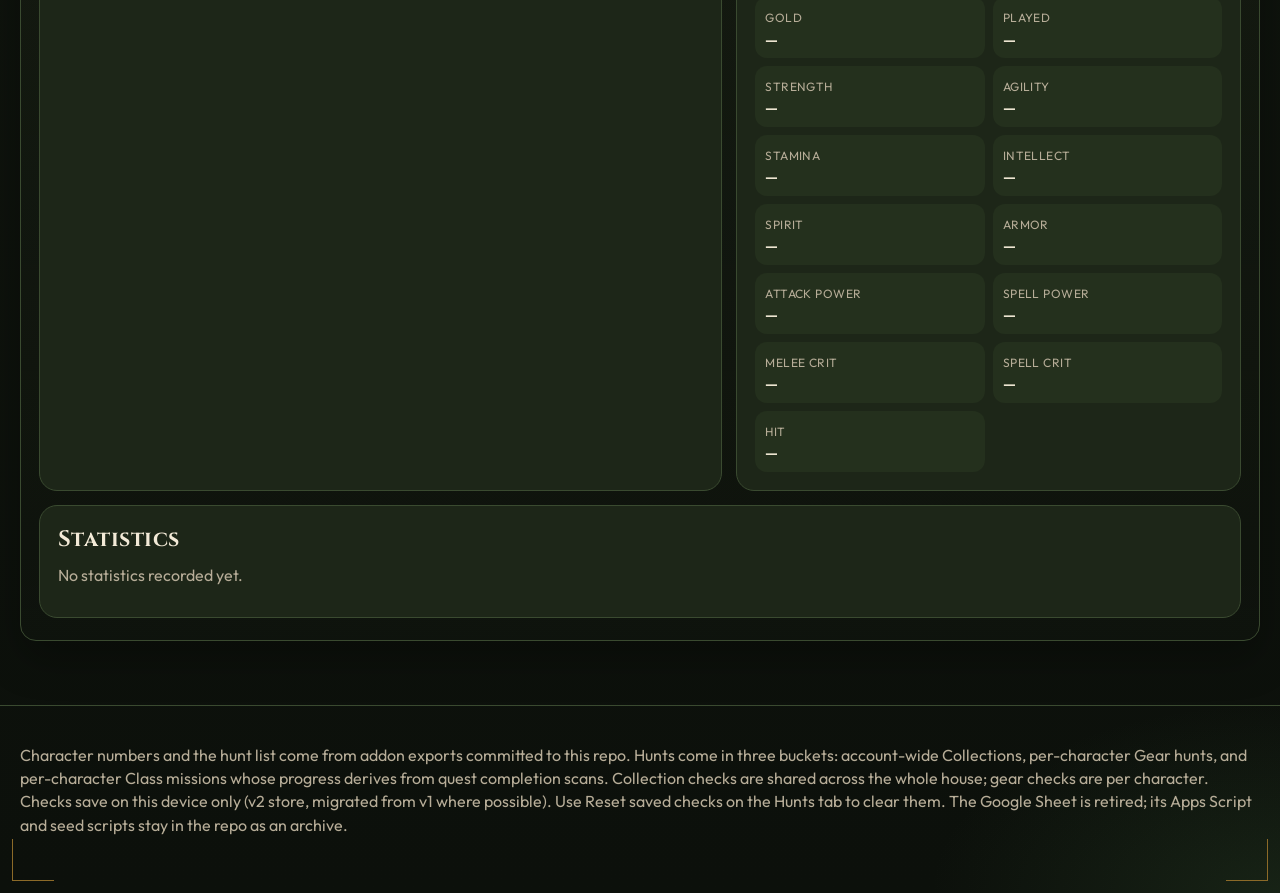
==== commit a1e163e8: "Add Map tab with MapGenie Azeroth embed (board #61)" ====
--- a/index.html
+++ b/index.html
@@ -46,6 +46,7 @@
         <button type="button" class="tab" role="tab" id="tab-quests" data-tab="quests" aria-controls="panel-quests" aria-selected="false" tabindex="-1">Quests</button>
         <button type="button" class="tab" role="tab" id="tab-macros" data-tab="macros" aria-controls="panel-macros" aria-selected="false" tabindex="-1">Macros</button>
         <button type="button" class="tab" role="tab" id="tab-guild" data-tab="guild" aria-controls="panel-guild" aria-selected="false" tabindex="-1">Guild</button>
+        <button type="button" class="tab" role="tab" id="tab-map" data-tab="map" aria-controls="panel-map" aria-selected="false" tabindex="-1">Map</button>
       </nav>
     <section class="panel" id="panel-roster" role="tabpanel" aria-labelledby="tab-roster" data-panel="roster">
       <div class="section-head">
@@ -174,6 +175,12 @@
       <div id="tasks-list"></div>
     </section>
 
+    <section class="panel" id="panel-map" role="tabpanel" aria-labelledby="tab-map" data-panel="map" hidden>
+      <div class="section-head"><h2>Map</h2><p id="map-note">Azeroth, whole — MapGenie's interactive map. Pan and search here; your PRO progress tracking lives on MapGenie itself.</p></div>
+      <p><a class="map-open" href="https://mapgenie.io/world-of-warcraft-forever/maps/azeroth" target="_blank" rel="noopener">Open in MapGenie</a></p>
+      <iframe class="map-frame" src="https://mapgenie.io/world-of-warcraft-forever/maps/azeroth?embed=light" title="MapGenie — Azeroth interactive map" loading="lazy"></iframe>
+    </section>
+
   </main>
   <footer class="site">
     <div class="wrap">
--- a/assets/site.css
+++ b/assets/site.css
@@ -197,6 +197,8 @@
 #journal-view { display: flex; gap: 8px; flex-wrap: wrap; }
 #journal-view button { min-height: 44px; background: var(--panel); border: 1px solid var(--line); border-radius: 12px; padding: 10px 14px; cursor: pointer; }
 #journal-view button[aria-pressed="true"] { border-color: var(--gold); color: var(--ink); background: linear-gradient(180deg, #f0d48a, var(--gold)); }
+.map-open { display: inline-block; min-height: 44px; line-height: 24px; background: var(--panel); border: 1px solid var(--line); border-radius: 12px; padding: 10px 14px; color: inherit; text-decoration: none; }
+.map-frame { display: block; width: 100%; height: 75vh; min-height: 420px; border: 1px solid var(--line); border-radius: 12px; }
 #journal-list .card + .card { margin-top: 12px; }
 
 .sheet {
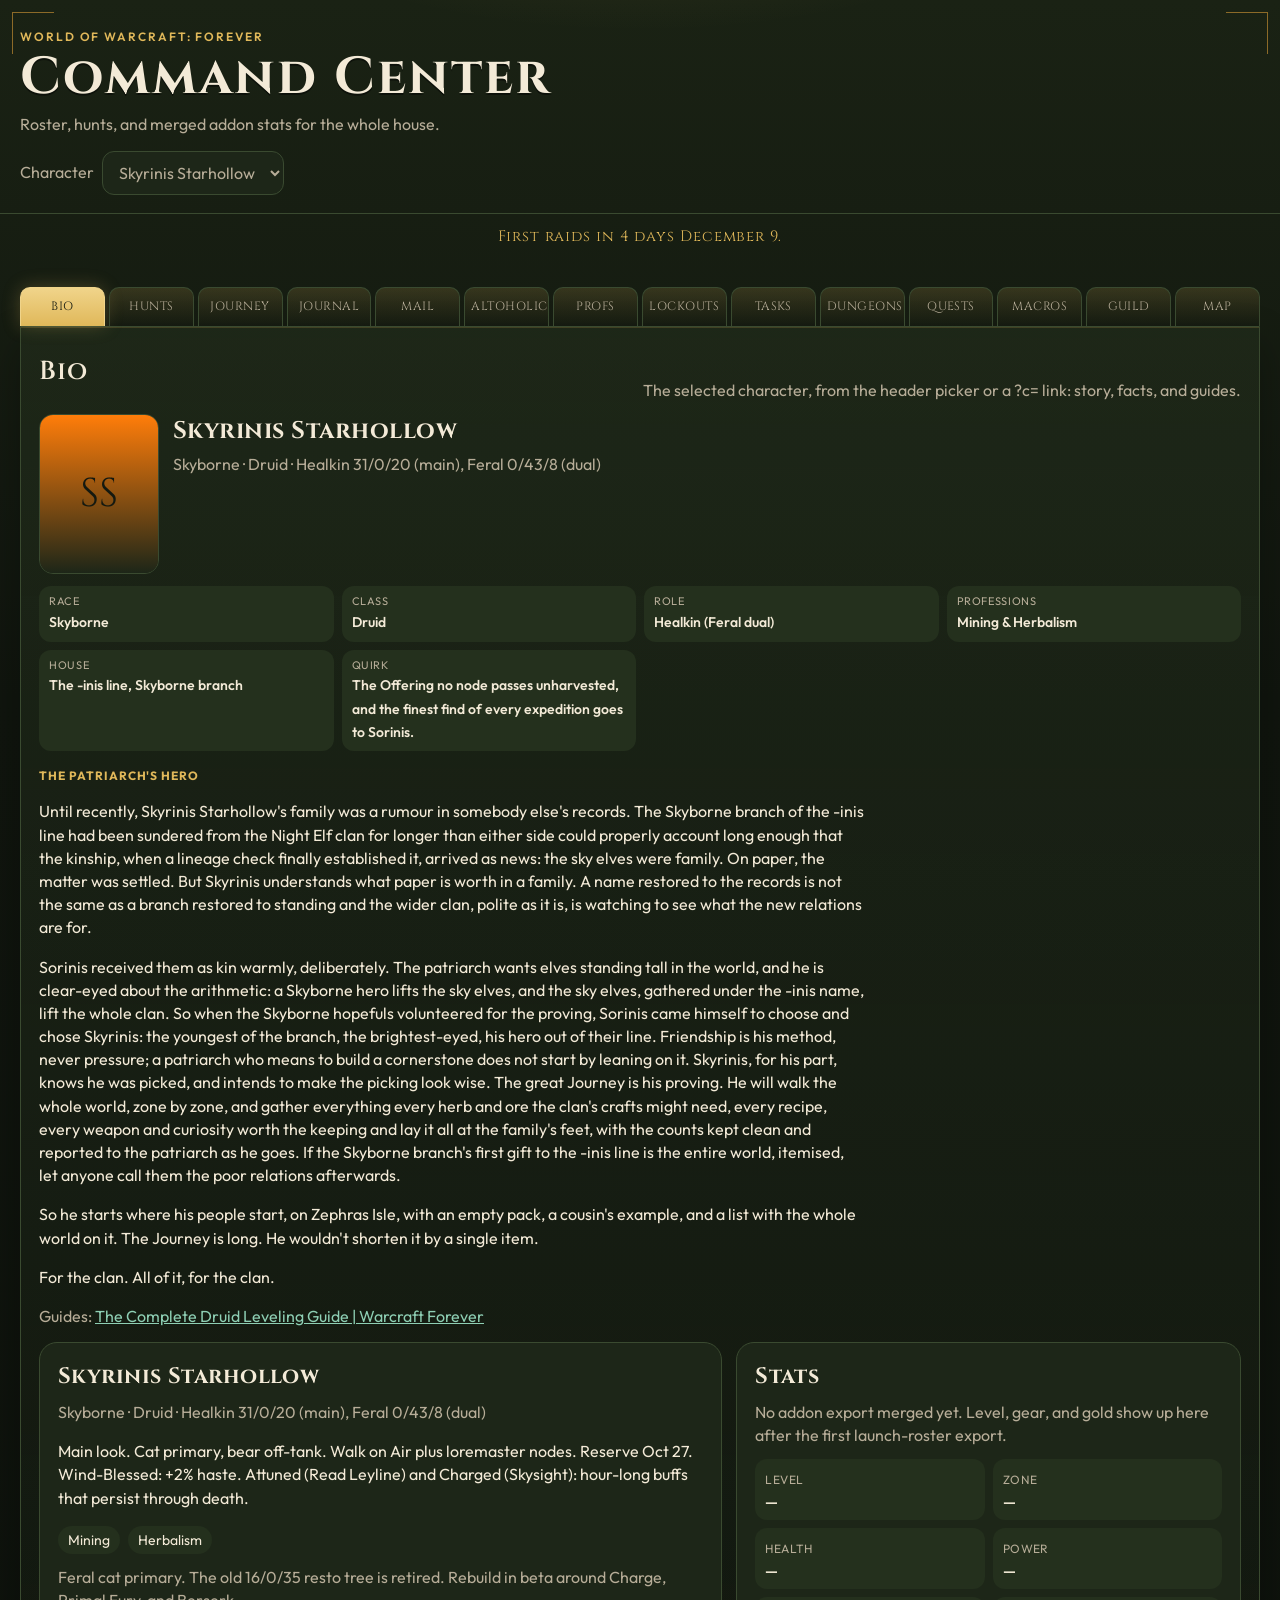
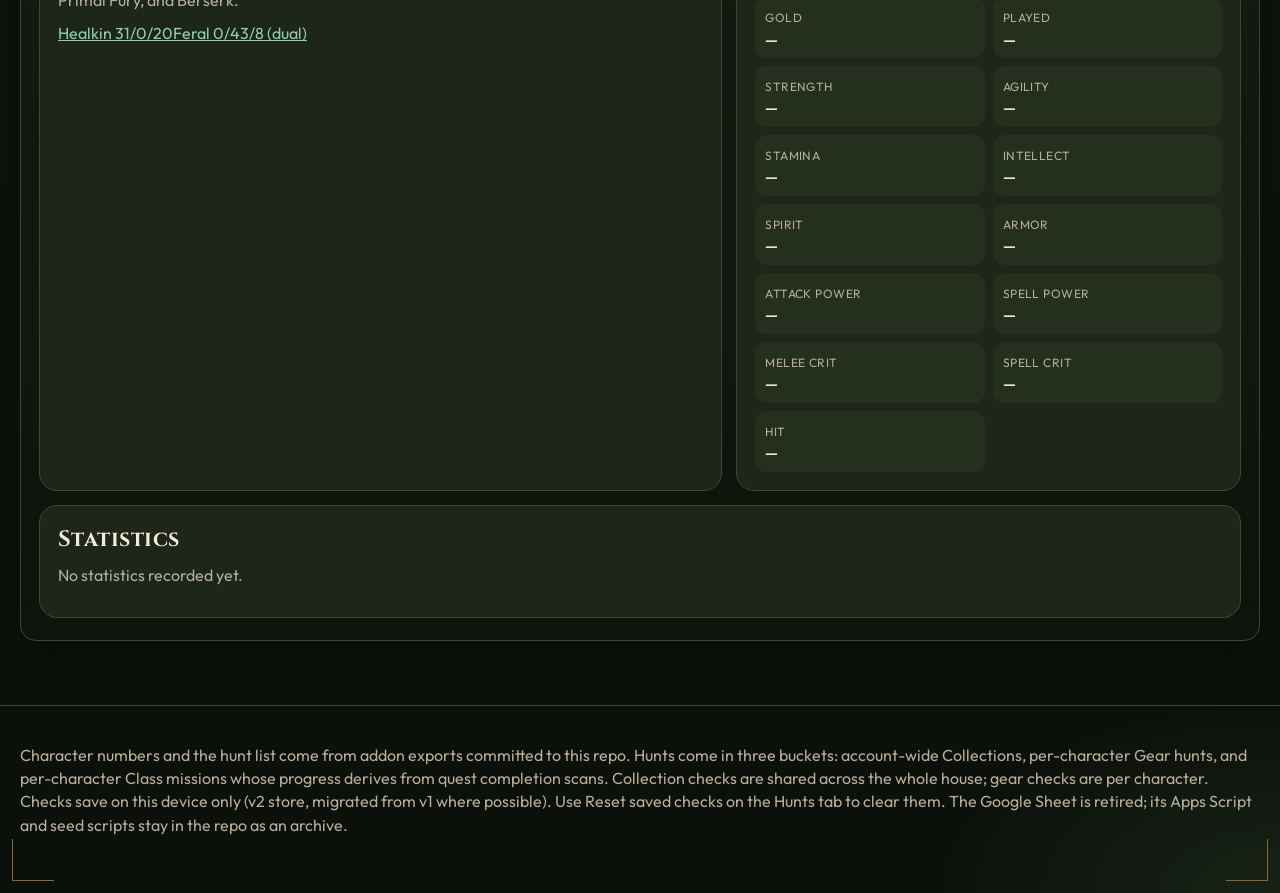
==== commit 66b452ac: "Shorten Professions tab label to Profs (id unchanged)" ====
--- a/index.html
+++ b/index.html
@@ -39,7 +39,7 @@
         <button type="button" class="tab" role="tab" id="tab-journal" data-tab="journal" aria-controls="panel-journal" aria-selected="false" tabindex="-1">Journal</button>
         <button type="button" class="tab" role="tab" id="tab-mail" data-tab="mail" aria-controls="panel-mail" aria-selected="false" tabindex="-1">Mail</button>
         <button type="button" class="tab" role="tab" id="tab-altoholic" data-tab="altoholic" aria-controls="panel-altoholic" aria-selected="false" tabindex="-1">Altoholic</button>
-        <button type="button" class="tab" role="tab" id="tab-professions" data-tab="professions" aria-controls="panel-professions" aria-selected="false" tabindex="-1">Professions</button>
+        <button type="button" class="tab" role="tab" id="tab-professions" data-tab="professions" aria-controls="panel-professions" aria-selected="false" tabindex="-1">Profs</button>
         <button type="button" class="tab" role="tab" id="tab-lockouts" data-tab="lockouts" aria-controls="panel-lockouts" aria-selected="false" tabindex="-1">Lockouts</button>
         <button type="button" class="tab" role="tab" id="tab-tasks" data-tab="tasks" aria-controls="panel-tasks" aria-selected="false" tabindex="-1">Tasks</button>
         <button type="button" class="tab" role="tab" id="tab-dungeons" data-tab="dungeons" aria-controls="panel-dungeons" aria-selected="false" tabindex="-1">Dungeons</button>
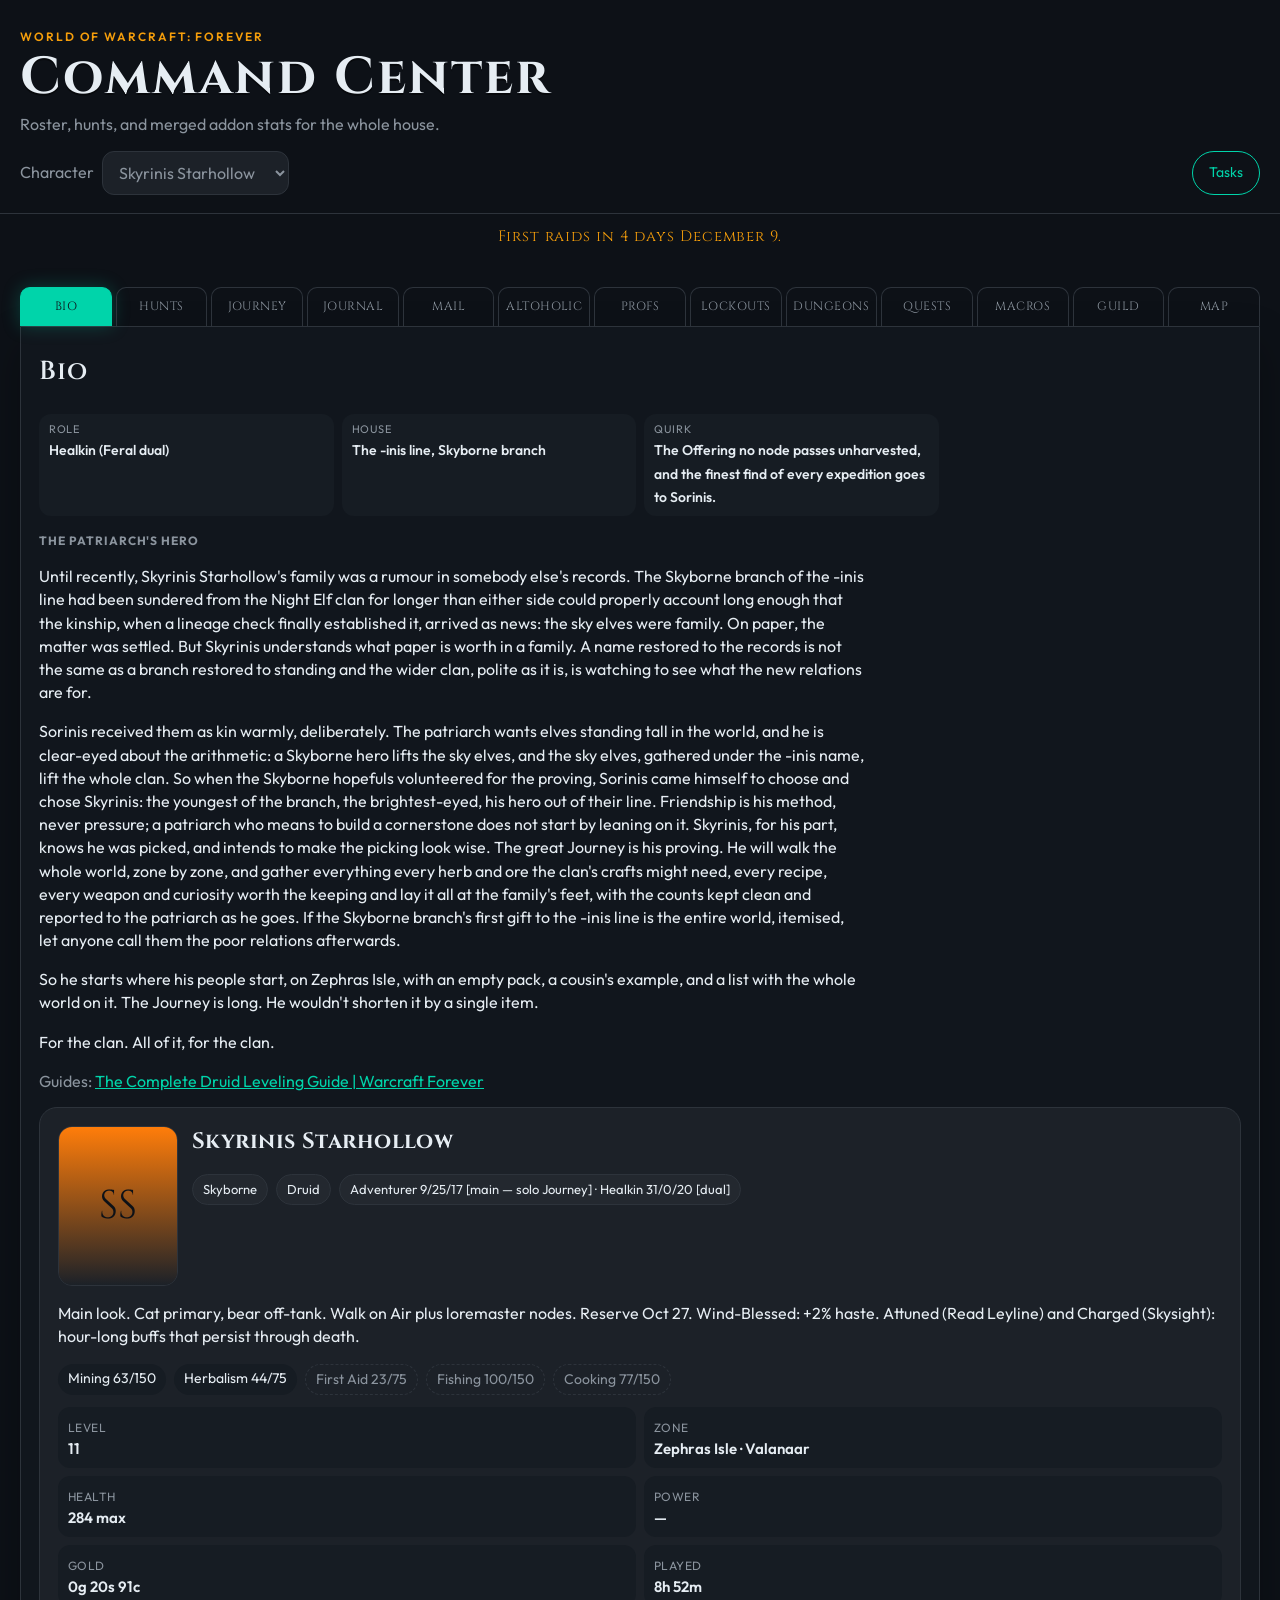
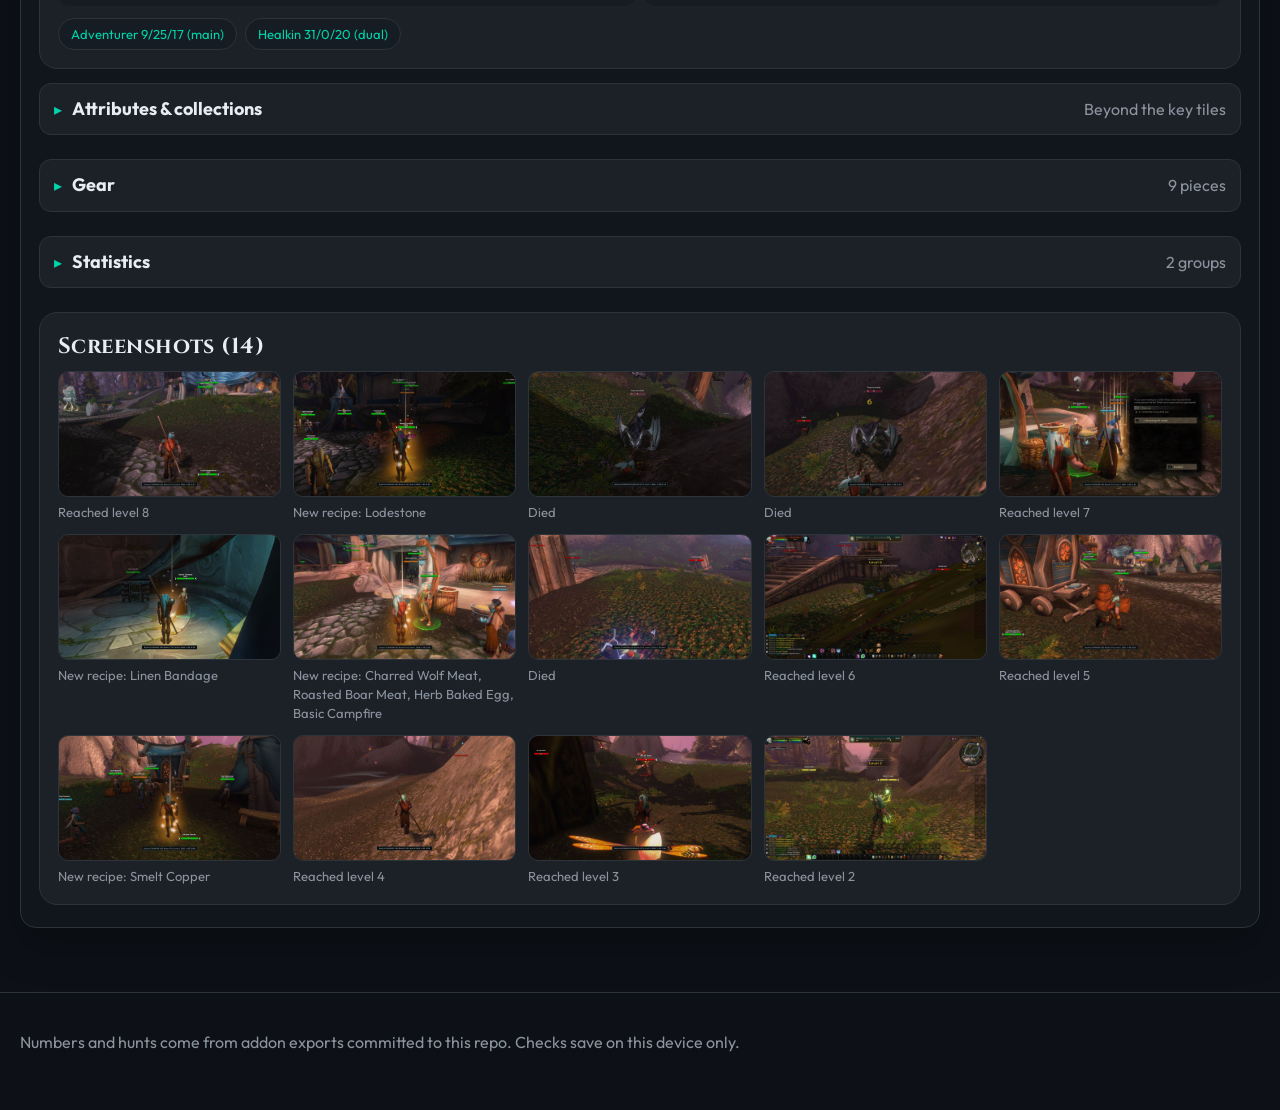
==== commit daa491a0: "Facelift: YorkDevelops palette, card system, tasks panel (tickets 77/78)" ====
--- a/index.html
+++ b/index.html
@@ -5,13 +5,13 @@
   <meta name="viewport" content="width=device-width, initial-scale=1">
   <title>Forever Command Center</title>
   <link rel="icon" href="favicon.svg" type="image/svg+xml">
-  <meta name="theme-color" content="#141910">
+  <meta name="theme-color" content="#0D1117">
   <link rel="manifest" href="manifest.webmanifest">
   <link rel="apple-touch-icon" href="assets/icons/apple-touch-icon.png">
   <link rel="preconnect" href="https://fonts.googleapis.com">
   <link rel="preconnect" href="https://fonts.gstatic.com" crossorigin>
   <link href="https://fonts.googleapis.com/css2?family=Cinzel:wght@600;700&family=Outfit:wght@400;500;600&display=swap" rel="stylesheet">
-  <link rel="stylesheet" href="assets/site.css?v=26">
+  <link rel="stylesheet" href="assets/site.css?v=27">
 </head>
 <body>
   <div class="frame">
@@ -20,16 +20,21 @@
       <p class="eyebrow">World of Warcraft: Forever</p>
       <h1>Command Center</h1>
       <p class="lede" id="lede">Roster, hunts, and merged addon stats for the whole house.</p>
-      <p class="character-pick"><label for="character-picker">Character</label> <select id="character-picker" aria-label="Character"></select></p>
+      <p class="character-pick"><label for="character-picker">Character</label> <select id="character-picker" aria-label="Character"></select> <button type="button" id="tasks-toggle" aria-expanded="false" aria-controls="tasks-panel">Tasks</button></p>
     </div>
   </header>
   <div class="wrap">
     <p id="launch-strip" hidden></p>
   </div>
-  <section id="launch-panel" class="wrap" hidden>
+  <section id="tasks-panel" class="wrap" hidden>
+    <section id="launch-panel">
     <h2>Launch Day</h2>
     <p id="launch-progress"></p>
     <div id="launch-list"></div>
+    </section>
+    <h2>Tasks</h2>
+    <p id="tasks-note">Loading tasks…</p>
+    <div id="tasks-list"></div>
   </section>
   <main class="wrap">
     <nav class="tabs" role="tablist" aria-label="Command center">
@@ -41,7 +46,6 @@
         <button type="button" class="tab" role="tab" id="tab-altoholic" data-tab="altoholic" aria-controls="panel-altoholic" aria-selected="false" tabindex="-1">Altoholic</button>
         <button type="button" class="tab" role="tab" id="tab-professions" data-tab="professions" aria-controls="panel-professions" aria-selected="false" tabindex="-1">Profs</button>
         <button type="button" class="tab" role="tab" id="tab-lockouts" data-tab="lockouts" aria-controls="panel-lockouts" aria-selected="false" tabindex="-1">Lockouts</button>
-        <button type="button" class="tab" role="tab" id="tab-tasks" data-tab="tasks" aria-controls="panel-tasks" aria-selected="false" tabindex="-1">Tasks</button>
         <button type="button" class="tab" role="tab" id="tab-dungeons" data-tab="dungeons" aria-controls="panel-dungeons" aria-selected="false" tabindex="-1">Dungeons</button>
         <button type="button" class="tab" role="tab" id="tab-quests" data-tab="quests" aria-controls="panel-quests" aria-selected="false" tabindex="-1">Quests</button>
         <button type="button" class="tab" role="tab" id="tab-macros" data-tab="macros" aria-controls="panel-macros" aria-selected="false" tabindex="-1">Macros</button>
@@ -51,7 +55,6 @@
     <section class="panel" id="panel-roster" role="tabpanel" aria-labelledby="tab-roster" data-panel="roster">
       <div class="section-head">
         <h2>Bio</h2>
-        <p>The selected character, from the header picker or a ?c= link: story, facts, and guides.</p>
       </div>
       <div class="bio" id="roster"></div>
       <div class="sheet" id="sheet"></div>
@@ -80,7 +83,7 @@
     <section class="panel" id="panel-journey" role="tabpanel" aria-labelledby="tab-journey" data-panel="journey" hidden>
       <div class="section-head">
         <h2>Journey</h2>
-        <p>Skyrinis's 100% route, zone by zone. Quests, exploration, and collectibles check automatically from scans; rares, BoEs, and profession milestones are manual ticks.</p>
+        <p class="section-sub">Zone by zone.</p>
       </div>
       <div id="journey-head"></div>
       <div class="toolbar">
@@ -170,11 +173,6 @@
       <div id="guild-list"></div>
     </section>
 
-    <section class="panel" id="panel-tasks" role="tabpanel" aria-labelledby="tab-tasks" data-panel="tasks" hidden>
-      <div class="section-head"><h2>Tasks</h2><p id="tasks-note">Loading tasks…</p></div>
-      <div id="tasks-list"></div>
-    </section>
-
     <section class="panel" id="panel-map" role="tabpanel" aria-labelledby="tab-map" data-panel="map" hidden>
       <div class="section-head"><h2>Map</h2><p id="map-note">Azeroth, whole — MapGenie's interactive map. Pan and search here; your PRO progress tracking lives on MapGenie itself.</p></div>
       <p><a class="map-open" href="https://mapgenie.io/world-of-warcraft-forever/maps/azeroth" target="_blank" rel="noopener">Open in MapGenie</a></p>
@@ -184,12 +182,12 @@
   </main>
   <footer class="site">
     <div class="wrap">
-      <p>Character numbers and the hunt list come from addon exports committed to this repo. Hunts come in three buckets: account-wide Collections, per-character Gear hunts, and per-character Class missions whose progress derives from quest completion scans. Collection checks are shared across the whole house; gear checks are per character. Checks save on this device only (v2 store, migrated from v1 where possible). Use Reset saved checks on the Hunts tab to clear them. The Google Sheet is retired; its Apps Script and seed scripts stay in the repo as an archive.</p>
+      <p>Numbers and hunts come from addon exports committed to this repo. Checks save on this device only.</p>
     </div>
   </footer>
   </div>
   <script>const whTooltips = { colorLinks: false, iconizeLinks: false, renameLinks: true };</script>
   <script src="https://wow.zamimg.com/js/tooltips.js" async></script>
-  <script src="assets/app.js?v=25"></script>
+  <script src="assets/app.js?v=26"></script>
 </body>
 </html>
--- a/assets/site.css
+++ b/assets/site.css
@@ -1,13 +1,13 @@
 :root {
-  --ink: #141910;
-  --panel: #1d2618;
-  --panel-2: #24301d;
-  --line: #3a4a30;
-  --cream: #f3ead7;
-  --muted: #b7ad98;
-  --gold: #e0b85a;
-  --gold-2: #8c6a28;
-  --teal: #8ecfb4;
+  --ink: #0D1117;
+  --panel: #1C2128;
+  --panel-2: #161C23;
+  --line: #2D333B;
+  --cream: #E6EDF3;
+  --muted: #8B949E;
+  --gold: #F59E0B;
+  --gold-2: #8A5C0A;
+  --teal: #00D4AA;
   --danger: #e0a090;
   --shadow: 0 18px 40px rgba(0, 0, 0, 0.28);
   --druid: #ff7d0a;
@@ -25,10 +25,7 @@
 
 body {
   min-height: 100vh;
-  background:
-    radial-gradient(900px 420px at 50% -8%, rgba(224, 184, 90, 0.16), transparent 55%),
-    radial-gradient(700px 380px at 100% 100%, rgba(74, 120, 70, 0.18), transparent 50%),
-    linear-gradient(180deg, #1a2214 0%, #10150e 28%, #0c100b 100%);
+  background: #0D1117;
   color: var(--cream);
   font-family: "Outfit", "Segoe UI", sans-serif;
   font-size: 16px;
@@ -37,15 +34,6 @@
 
 .frame {
   min-height: 100vh;
-  background:
-    linear-gradient(var(--gold-2), var(--gold-2)) left 12px top 12px / 1px 42px no-repeat,
-    linear-gradient(var(--gold-2), var(--gold-2)) left 12px top 12px / 42px 1px no-repeat,
-    linear-gradient(var(--gold-2), var(--gold-2)) right 12px top 12px / 1px 42px no-repeat,
-    linear-gradient(var(--gold-2), var(--gold-2)) right 12px top 12px / 42px 1px no-repeat,
-    linear-gradient(var(--gold-2), var(--gold-2)) left 12px bottom 12px / 1px 42px no-repeat,
-    linear-gradient(var(--gold-2), var(--gold-2)) left 12px bottom 12px / 42px 1px no-repeat,
-    linear-gradient(var(--gold-2), var(--gold-2)) right 12px bottom 12px / 1px 42px no-repeat,
-    linear-gradient(var(--gold-2), var(--gold-2)) right 12px bottom 12px / 42px 1px no-repeat;
 }
 
 button, input, select { font: inherit; color: inherit; }
@@ -124,8 +112,7 @@
 .tab {
   appearance: none;
   min-width: 0;
-  background:
-    linear-gradient(180deg, rgba(224, 184, 90, 0.16), rgba(20, 25, 16, 0.2));
+  background: transparent;
   border: 1px solid var(--line);
   border-bottom: 0;
   border-radius: 10px 10px 0 0;
@@ -141,18 +128,18 @@
 }
 
 .tab[aria-selected="true"] {
-  color: var(--ink);
-  background: linear-gradient(180deg, #f0d48a, var(--gold));
-  border-color: #f0d48a;
-  box-shadow: 0 0 18px rgba(224, 184, 90, 0.25);
+  color: #0D1117;
+  background: var(--teal);
+  border-color: var(--teal);
+  box-shadow: 0 0 18px rgba(0, 212, 170, 0.25);
 }
 
 .panel {
-  background: linear-gradient(180deg, rgba(36, 48, 29, 0.55), rgba(20, 25, 16, 0.2));
+  background: #11161D;
   border: 1px solid var(--line);
   border-radius: 0 0 16px 16px;
   padding: 8px 18px 22px;
-  box-shadow: inset 0 1px 0 rgba(224, 184, 90, 0.18), var(--shadow);
+  box-shadow: var(--shadow);
 }
 
 .panel[hidden] { display: none; }
@@ -176,7 +163,7 @@
 .section-head p { margin: 0; color: var(--muted); }
 
 .bio h3 { margin: 0 0 4px; font-family: "Cinzel", Georgia, serif; font-size: 24px; letter-spacing: 0.02em; }
-.bio h4 { margin: 16px 0 8px; font-size: 12px; letter-spacing: 0.08em; text-transform: uppercase; color: var(--gold); }
+.bio h4 { margin: 16px 0 8px; font-size: 12px; letter-spacing: 0.08em; text-transform: uppercase; color: var(--muted); }
 .bio > p { max-width: 75ch; }
 .bio-head { display: flex; gap: 14px; align-items: flex-start; margin-bottom: 4px; }
 .bio-titles { min-width: 0; }
@@ -191,24 +178,22 @@
 .launch-row input[type="checkbox"] { width: 22px; height: 22px; flex: none; }
 #guild-list h3 { margin: 18px 0 8px; font-family: "Cinzel", Georgia, serif; font-size: 22px; letter-spacing: 0.02em; }
 #guild-list h3:first-child { margin-top: 0; }
-#guild-list h4 { margin: 16px 0 8px; font-size: 12px; letter-spacing: 0.08em; text-transform: uppercase; color: var(--gold); }
+#guild-list h4 { margin: 16px 0 8px; font-size: 12px; letter-spacing: 0.08em; text-transform: uppercase; color: var(--muted); }
 #guild-list > p { max-width: 75ch; }
 #guild-list .facts { margin: 12px 0; }
 #journal-view { display: flex; gap: 8px; flex-wrap: wrap; }
 #journal-view button { min-height: 44px; background: var(--panel); border: 1px solid var(--line); border-radius: 12px; padding: 10px 14px; cursor: pointer; }
-#journal-view button[aria-pressed="true"] { border-color: var(--gold); color: var(--ink); background: linear-gradient(180deg, #f0d48a, var(--gold)); }
+#journal-view button[aria-pressed="true"] { border-color: var(--teal); color: #0D1117; background: var(--teal); }
 .map-open { display: inline-block; min-height: 44px; line-height: 24px; background: var(--panel); border: 1px solid var(--line); border-radius: 12px; padding: 10px 14px; color: inherit; text-decoration: none; }
 .map-frame { display: block; width: 100%; height: 75vh; min-height: 420px; border: 1px solid var(--line); border-radius: 12px; }
 #journal-list .card + .card { margin-top: 12px; }
 
 .sheet {
   display: grid;
-  grid-template-columns: 1.15fr 0.85fr;
+  grid-template-columns: 1fr;
   gap: 14px;
   margin-top: 14px;
 }
-
-.sheet .lifetime { grid-column: 1 / -1; }
 
 .stat-groups {
   display: grid;
@@ -221,7 +206,7 @@
   font-size: 13px;
   letter-spacing: 0.08em;
   text-transform: uppercase;
-  color: var(--gold);
+  color: var(--muted);
 }
 
 .stat-groups dl { margin: 0; }
@@ -266,7 +251,7 @@
 
 .lock-bar {
   height: 6px;
-  background: #10150e;
+  background: #0D1117;
   border-radius: 99px;
   overflow: hidden;
   margin-top: 6px;
@@ -282,7 +267,7 @@
   border-bottom: 1px solid var(--line);
 }
 
-.lock-run .when { color: var(--gold); }
+.lock-run .when { color: var(--muted); }
 .lock-run .name { color: var(--teal); font-weight: 600; }
 
 .alto-sheet { display: grid; gap: 16px; }
@@ -319,9 +304,9 @@
 .note-grid { display: grid; grid-template-columns: repeat(2, minmax(0, 1fr)); gap: 10px; align-items: start; }
 .note-card {
   border: 1px solid var(--line);
-  background: rgba(224, 184, 90, 0.06);
+  background: rgba(255, 255, 255, 0.03);
   border-radius: 12px;
-  padding: 12px;
+  padding: 12px 14px;
 }
 .note-card strong { display: block; margin-bottom: 6px; color: var(--gold, #e0b85a); }
 .note-card p { margin: 0; white-space: pre-wrap; }
@@ -363,9 +348,6 @@
   gap: 12px;
 }
 .shots figure { margin: 0; }
-.shots a { display: block; border: 1px solid var(--line); border-radius: 10px; overflow: hidden; }
-.shots img { display: block; width: 100%; aspect-ratio: 16 / 9; object-fit: cover; transition: transform 0.2s; }
-.shots a:hover img, .shots a:focus-visible img { transform: scale(1.03); }
 .shots figcaption { color: var(--muted); font-size: 13px; margin-top: 6px; }
 
 .rules { list-style: none; padding: 0; margin: 8px 0 0; }
@@ -410,7 +392,7 @@
 
 .progress {
   height: 8px;
-  background: #10150e;
+  background: #0D1117;
   border-radius: 99px;
   overflow: hidden;
   margin: 8px 0 14px;
@@ -418,7 +400,7 @@
 
 .progress > div {
   height: 100%;
-  background: linear-gradient(90deg, var(--gold-2), var(--gold));
+  background: linear-gradient(90deg, #00856A, var(--teal));
   width: 0;
 }
 
@@ -446,9 +428,9 @@
 .hunt {
   border: 1px solid var(--line);
   border-left: 3px solid var(--gold);
-  border-radius: 14px;
+  border-radius: 12px;
   margin-bottom: 8px;
-  background: #182014;
+  background: var(--panel);
   overflow: hidden;
 }
 
@@ -465,7 +447,7 @@
 .hunt.group-other { border-left-color: #d0d0c8; }
 .hunt.done { opacity: 0.7; }
 .hunt.parked { border-style: dashed; border-left-style: solid; }
-.hunt.open { background: #202a1a; box-shadow: var(--shadow); }
+.hunt.open { background: #222A33; box-shadow: var(--shadow); }
 
 .hunt-row {
   display: grid;
@@ -475,7 +457,7 @@
   padding: 10px 12px;
 }
 
-.hunt-row input { width: 18px; height: 18px; accent-color: var(--gold); }
+.hunt-row input { width: 18px; height: 18px; accent-color: var(--teal); }
 
 .hunt-open {
   display: block;
@@ -489,7 +471,7 @@
 
 .hunt-open strong { display: block; font-weight: 600; }
 .hunt-open .sub { display: block; color: var(--muted); font-size: 14px; margin-top: 2px; }
-.hunt.open .hunt-open strong { color: var(--gold); }
+.hunt.open .hunt-open strong { color: var(--cream); }
 
 .hunt-detail {
   padding: 0 14px 14px 44px;
@@ -576,7 +558,7 @@
   border-top: 1px solid var(--line);
 }
 .book:first-child { border-top: 0; }
-.book > input { width: 18px; height: 18px; margin-top: 3px; accent-color: var(--gold); }
+.book > input { width: 18px; height: 18px; margin-top: 3px; accent-color: var(--teal); }
 .book.done .book-copy > :not(.book-map) { opacity: 0.6; }
 .book.moved strong { color: var(--muted); }
 .book-copy strong { display: block; }
@@ -602,7 +584,7 @@
   border: 1px solid var(--line);
   border-radius: 10px;
   overflow: hidden;
-  background: #10160d;
+  background: #0D1117;
 }
 .book-map img { display: block; width: 100%; height: 100%; object-fit: cover; }
 .book-pin {
@@ -651,14 +633,14 @@
 .journey-zone {
   border: 1px solid var(--line);
   border-left: 3px solid var(--teal);
-  border-radius: 14px;
+  border-radius: 12px;
   margin-bottom: 12px;
-  background: #182014;
+  background: var(--panel);
   overflow: hidden;
-  padding: 12px;
-}
-
-.journey-zone.done { border-left-color: var(--gold); }
+  padding: 12px 14px;
+}
+
+.journey-zone.done { border-left-color: var(--teal); }
 
 .journey-zone-head {
   display: flex;
@@ -769,7 +751,7 @@
   gap: 4px 14px;
 }
 .dungeon > summary::-webkit-details-marker { display: none; }
-.dungeon > summary::before { content: "▸"; color: var(--gold); }
+.dungeon > summary::before { content: "▸"; color: var(--teal); }
 .dungeon[open] > summary::before { content: "▾"; }
 .dungeon > summary h3 { margin: 0; font-size: 20px; }
 .dungeon > summary .meta { margin: 0; font-size: 14px; }
@@ -786,10 +768,10 @@
 }
 
 .boss, .quest {
-  background: #182014;
+  background: var(--panel);
   border: 1px solid var(--line);
   border-radius: 12px;
-  padding: 10px 12px;
+  padding: 12px 14px;
   min-width: 0;
 }
 .boss h4 { margin: 0; font-size: 16px; color: var(--cream); }
@@ -811,7 +793,7 @@
 .loot li input {
   width: 16px;
   height: 16px;
-  accent-color: var(--gold);
+  accent-color: var(--teal);
   flex: none;
 }
 .loot li input:disabled { cursor: not-allowed; opacity: 0.45; }
@@ -842,13 +824,13 @@
 }
 
 .craft {
-  background: #182014;
+  background: var(--panel);
   border: 1px solid var(--line);
   border-radius: 12px;
-  padding: 10px 12px;
+  padding: 12px 14px;
   min-width: 0;
 }
-.craft.known { border-color: #4b5f3d; }
+.craft.known { border-color: #0E6B58; }
 .craft-head { display: flex; flex-wrap: wrap; align-items: center; gap: 4px 8px; }
 .craft-head small { color: var(--danger); font-size: 12px; }
 .craft-head .badge { font-size: 10px; padding: 2px 6px; margin-left: auto; }
@@ -861,15 +843,15 @@
 }
 
 .macro {
-  background: #182014;
+  background: var(--panel);
   border: 1px solid var(--line);
   border-radius: 12px;
-  padding: 10px 12px;
+  padding: 12px 14px;
   min-width: 0;
 }
-.macro-head { display: flex; align-items: center; gap: 10px; }
-.macro-head strong { font-size: 16px; }
-.macro-head .badge { font-size: 10px; padding: 2px 6px; }
+.macro-head { display: flex; align-items: center; gap: 10px; flex-wrap: wrap; }
+.macro-head strong { font-size: 16px; flex: 1 1 120px; min-width: 0; }
+.macro-head .badge { font-size: 10px; padding: 2px 6px; max-width: 100%; }
 .macro-icon { width: 40px; height: 40px; border: 1px solid var(--gold-2); border-radius: 6px; flex: 0 0 auto; }
 .macro-copy {
   margin-left: auto;
@@ -968,3 +950,82 @@
   .macro-icon { width: 36px; height: 36px; }
   .tab { font-size: 10px; }
 }
+
+/* Facelift (tickets #77/#78): YorkDevelops card-system additions. */
+.section-sub { margin: 0 0 12px; color: var(--muted); font-size: 14px; }
+
+.talent-links { display: flex; flex-wrap: wrap; gap: 8px; margin: 12px 0 0; }
+.tlink {
+  border: 1px solid var(--line);
+  background: var(--panel-2);
+  border-radius: 999px;
+  padding: 6px 12px;
+  font-size: 13px;
+  color: var(--teal);
+  text-decoration: none;
+  max-width: 100%;
+  overflow-wrap: anywhere;
+}
+.tlink:hover { border-color: var(--teal); }
+
+.shot {
+  display: block;
+  width: 100%;
+  border: 1px solid var(--line);
+  border-radius: 10px;
+  overflow: hidden;
+  background: transparent;
+  padding: 0;
+  cursor: zoom-in;
+}
+.shot img { display: block; width: 100%; aspect-ratio: 16 / 9; object-fit: cover; }
+.shots figure.expanded { grid-column: 1 / -1; }
+.shots figure.expanded .shot { cursor: zoom-out; }
+.shots figure.expanded .shot img { aspect-ratio: auto; }
+
+details.collapse {
+  background: var(--panel);
+  border: 1px solid var(--line);
+  border-radius: 12px;
+  padding: 0;
+  overflow: hidden;
+  margin-bottom: 10px;
+}
+details.collapse > summary {
+  cursor: pointer;
+  list-style: none;
+  display: flex;
+  align-items: baseline;
+  gap: 10px;
+  padding: 12px 14px;
+}
+details.collapse > summary::-webkit-details-marker { display: none; }
+details.collapse > summary::before { content: "\25b8"; color: var(--teal); }
+details.collapse[open] > summary::before { content: "\25be"; }
+details.collapse > summary h3 { margin: 0; font-size: 18px; }
+details.collapse[open] > summary { border-bottom: 1px solid var(--line); background: var(--panel-2); }
+details.collapse > summary .meta { margin: 0 0 0 auto; }
+details.collapse > :not(summary) { margin-left: 14px; margin-right: 14px; }
+details.collapse > :last-child { margin-bottom: 14px; }
+
+#tasks-toggle {
+  margin-left: auto;
+  background: transparent;
+  border: 1px solid var(--teal);
+  color: var(--teal);
+  border-radius: 999px;
+  padding: 8px 16px;
+  cursor: pointer;
+  font-size: 14px;
+  min-height: 44px;
+}
+#tasks-toggle[aria-expanded="true"] { background: var(--teal); color: #0D1117; border-color: var(--teal); }
+#tasks-panel {
+  background: #11161D;
+  border: 1px solid var(--line);
+  border-radius: 16px;
+  padding: 8px 18px 22px;
+  margin-top: 12px;
+  box-shadow: var(--shadow);
+}
+#tasks-panel[hidden] { display: none; }
